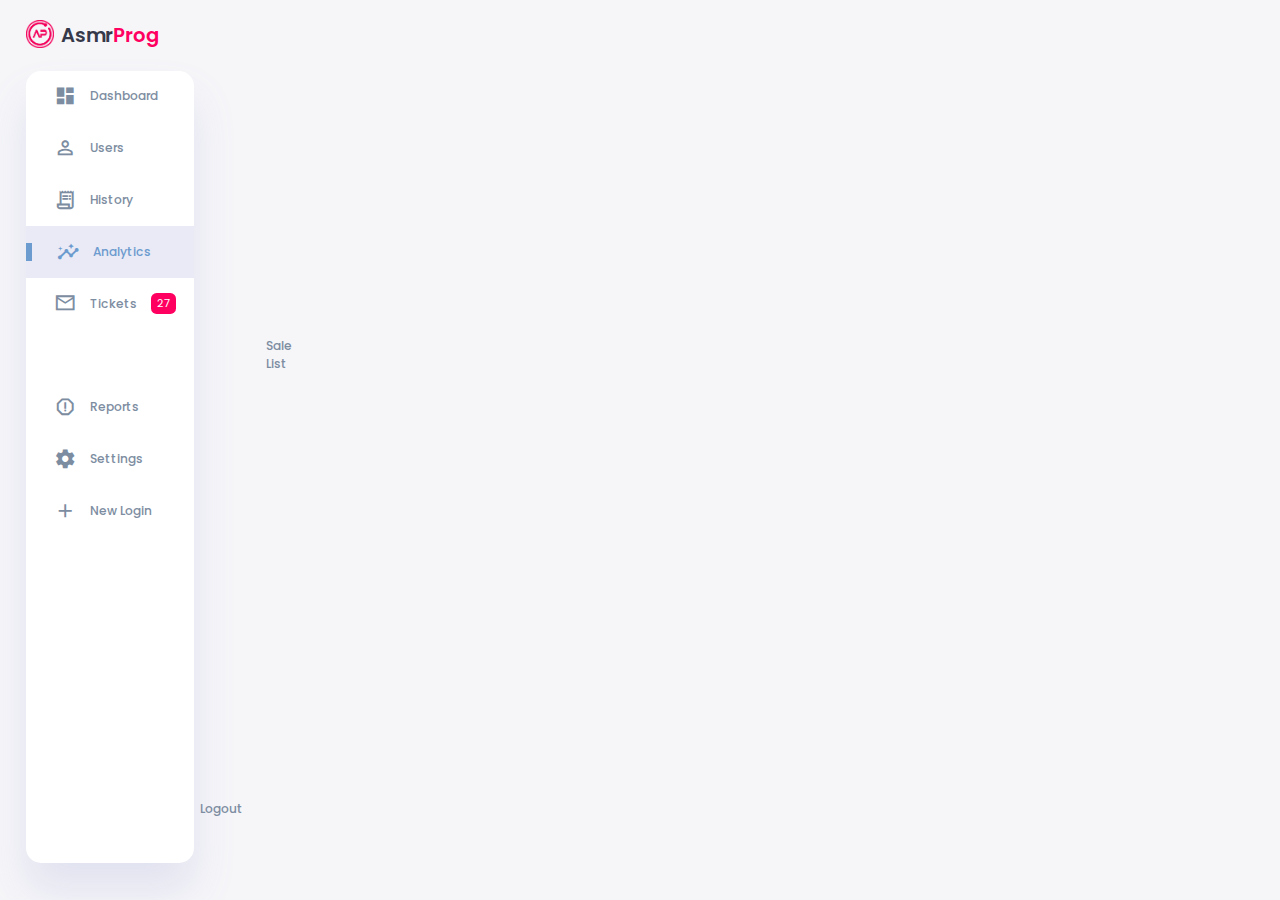
==== admin-dashboard/index.html @ d299ebb4 "added  admin board" ====
<!DOCTYPE html>
<html lang="en">

<head>
    <meta charset="UTF-8">
    <meta name="viewport" content="width=device-width, initial-scale=1.0">
    <link href="https://fonts.googleapis.com/icon?family=Material+Icons+Sharp" rel="stylesheet">
    <link rel="stylesheet" href="style.css">
    <title>Responsive Dashboard Design #1 | AsmrProg</title>
</head>

<body>

    <div class="container">
        <!-- Sidebar Section -->

        <aside>
            <div class="toggle">
                <div class="logo">
                    <img src="images/logo.png" alt="">
                    <h2>Asmr<span class="danger">Prog</span></h2>
                </div>
                <div class="close" id="close-btn">
                    <span class="material-icons-sharp">
                        close
                    </span>
                </div>
            </div>
            <div class="sidebar">
                <a href="#">
                    <span class="material-icons-sharp">
                        dashboard
                    </span>
                    <h3>Dashboard</h3>
                </a>
                <a href="#">
                    <span class="material-icons-sharp">
                        person_outline
                    </span>
                    <h3>Users</h3>
                </a>
                <a href="#">
                    <span class="material-icons-sharp">
                        receipt_long
                    </span>
                    <h3>History</h3>
                </a>
                <a href="#" class="active">
                    <span class="material-icons-sharp">
                        insights
                    </span>
                    <h3>Analytics</h3>
                </a>
                <a href="#">
                    <span class="material-icons-sharp">
                        mail_outline
                    </span>
                    <h3>Tickets</h3>
                    <span class="message-count">27</span>
                </a>
                <a href="#">
                    <span class="material-icons-sharp">
                        inventory
                    </span>
                    <h3>Sale List</h3>
                </a>
                <a href="#">
                    <span class="material-icons-sharp">
                        report_gmailerrorred
                    </span>
                    <h3>Reports</h3>
                </a>
                <a href="#">
                    <span class="material-icons-sharp">
                        settings
                    </span>
                    <h3>Settings</h3>
                </a>
                <a href="#">
                    <span class="material-icons-sharp">
                        add
                    </span>
                    <h3>New Login</h3>
                </a>
                <a href="#">
                    <span class="material-icons-sharp">
                        logout
                    </span>
                    <h3>Logout</h3>
                </a>
            </div>
        </aside>
        <!-- End of Sidebar Seciotn -->


    </div>


    <script src="orders.js"></script>
    <script src="index.js"></script>
</body>

</html>
---- admin-dashboard/style.css ----
@import url('https://fonts.googleapis.com/css2?family=Poppins:wght@300;400;500;600;700;800&display=swap');

:root {
    --color-primary: #6C9BCF;
    --color-danger: #FF0060;
    --color-success: #1B9C85;
    --color-warning: #F7D060;
    --color-white: #fff;
    --color-info-dark: #7d8da1;
    --color-dark: #363949;
    --color-light: rgba(132, 139, 200, 0.18);
    --color-dark-variant: #677483;
    --color-background: #f6f6f9;

    --card-border-radius: 2rem;
    --border-radius-1: 0.4rem;
    --border-radius-2: 1.2rem;

    --card-padding: 1.8rem;
    --padding-1: 1.2rem;

    --box-shadow: 0 2rem 3rem var(--color-light);
}

.dark-mode-variables {
    --color-background: #181a1e;
    --color-white: #202528;
    --color-dark: #edeffd;
    --color-dark-variant: #a3bdcc;
    --color-light: rgba(0, 0, 0, 0.4);
    --box-shadow: 0 2rem 3rem var(--color-light);
}

* {
    margin: 0;
    padding: 0;
    outline: 0;
    appearance: 0;
    border: 0;
    text-decoration: none;
    box-sizing: border-box;
}

html {
    font-size: 14px;
}

body {
    width: 100vw;
    height: 100vh;
    font-family: 'Poppins', sans-serif;
    font-size: 0.88rem;
    user-select: none;
    overflow-x: hidden;
    color: var(--color-dark);
    background-color: var(--color-background);
}

a {
    color: var(--color-dark);
}

img {
    display: block;
    width: 100%;
    object-fit: cover;
}

h1 {
    font-weight: 800;
    font-size: 1.8rem;
}

h2 {
    font-weight: 600;
    font-size: 1.4rem;
}

h3 {
    font-weight: 500;
    font-size: 0.87rem;
}

small {
    font-size: 0.76rem;
}

p {
    color: var(--color-dark-variant);
}

b {
    color: var(--color-dark);
}

.text-muted {
    color: var(--color-info-dark);
}

.primary {
    color: var(--color-primary);
}

.danger {
    color: var(--color-danger);
}

.success {
    color: var(--color-success);
}

.warning {
    color: var(--color-warning);
}

.container {
    display: grid;
    width: 96%;
    margin: 0 auto;
    gap: 1.8rem;
    grid-template-columns: 12rem auto 23rem;
}

aside {
    height: 100vh;
}

aside .toggle {
    display: flex;
    align-items: center;
    justify-content: space-between;
    margin-top: 1.4rem;
}

aside .toggle .logo {
    display: flex;
    gap: 0.5rem;
}

aside .toggle .logo img {
    width: 2rem;
    height: 2rem;
}

aside .toggle .close {
    padding-right: 1rem;
    display: none;
}

aside .sidebar {
    display: flex;
    flex-direction: column;
    background-color: var(--color-white);
    box-shadow: var(--box-shadow);
    border-radius: 15px;
    height: 88vh;
    position: relative;
    top: 1.5rem;
    transition: all 0.3s ease;
}

aside .sidebar:hover {
    box-shadow: none;
}

aside .sidebar a {
    display: flex;
    align-items: center;
    color: var(--color-info-dark);
    height: 3.7rem;
    gap: 1rem;
    position: relative;
    margin-left: 2rem;
    transition: all 0.3s ease;
}

aside .sidebar a span {
    font-size: 1.6rem;
    transition: all 0.3 ease;
}

aside .sidebar a:last-child {
    position: absolute;
    bottom: 2rem;
    width: 100%;
}

aside .sidebar a.active {
    width: 100%;
    color: var(--color-primary);
    background-color: var(--color-light);
    margin: 0;
}

aside .sidebar a.active::before {
    content: '';
    width: 6px;
    height: 18px;
    background-color: var(--color-primary);
}

aside .sidebar a.active span {
    color: var(--color-primary);
    margin-left: calc(1rem - 3px);
}

aside .sidebar a:hover {
    color: var(--color-primary);
}

aside .sidebar a:hover span {
    margin-left: 0.6rem;
}

aside .sidebar .message-count {
    background-color: var(--color-danger);
    padding: 2px 6px;
    color: var(--color-white);
    font-size: 11px;
    border-radius: var(--border-radius-1);
}
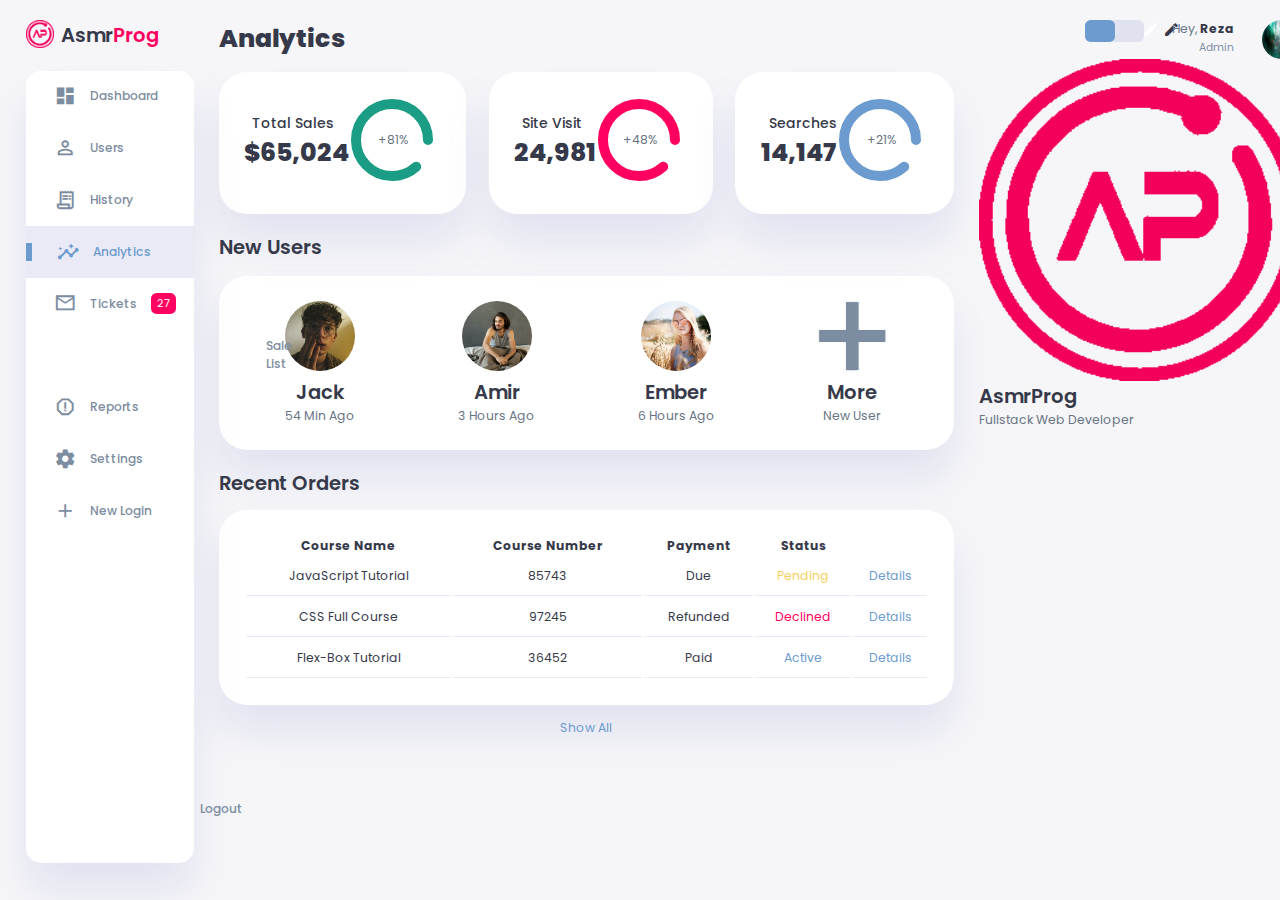
==== commit 6de15b53: "Start at reminders -> 47:50" ====
--- a/admin-dashboard/index.html
+++ b/admin-dashboard/index.html
@@ -92,6 +92,157 @@
         </aside>
         <!-- End of Sidebar Seciotn -->
 
+        <!-- Main content -->
+        <main>
+            <h1>Analytics</h1>
+            <!-- Analyses -->
+            <div class="analyse">
+                <div class="sales">
+                    <div class="status">
+                        <div class="info">
+                            <h3>Total Sales</h3>
+                            <h1>$65,024</h1>
+                        </div>
+                        <div class="progresss">
+                            <svg>
+                                <circle cx="38" cy="38" r="36"></circle>
+                            </svg>
+                            <div class="percentage">
+                                <p>+81%</p>
+                            </div>
+                        </div>
+                    </div>
+                </div>
+                <div class="visits">
+                    <div class="status">
+                        <div class="info">
+                            <h3>Site Visit</h3>
+                            <h1>24,981</h1>
+                        </div>
+                        <div class="progresss">
+                            <svg>
+                                <circle cx="38" cy="38" r="36"></circle>
+                            </svg>
+                            <div class="percentage">
+                                <p>+48%</p>
+                            </div>
+                        </div>
+                    </div>
+                </div>
+                <div class="searches">
+                    <div class="status">
+                        <div class="info">
+                            <h3>Searches</h3>
+                            <h1>14,147</h1>
+                        </div>
+                        <div class="progresss">
+                            <svg>
+                                <circle cx="38" cy="38" r="36"></circle>
+                            </svg>
+                            <div class="percentage">
+                                <p>+21%</p>
+                            </div>
+                        </div>
+                    </div>
+                </div>
+            </div>
+
+            <!-- End of Analyse -->
+
+            <!-- New Users Section -->
+            <div class="new-users">
+                <h2>New Users</h2>
+                <div class="user-list">
+                    <div class="user">
+                        <img src="images/profile-1.jpg" alt="">
+                        <h2>Jack</h2>
+                        <p>54 Min Ago</p>
+                    </div>
+                    <div class="user">
+                        <img src="images/profile-3.jpg" alt="">
+                        <h2>Amir</h2>
+                        <p>3 Hours Ago</p>
+                    </div>
+                    <div class="user">
+                        <img src="images/profile-4.jpg" alt="">
+                        <h2>Ember</h2>
+                        <p>6 Hours Ago</p>
+                    </div>
+                    <div class="user">
+                        <img src="images/plus.png" alt="">
+                        <h2>More</h2>
+                        <p>New User</p>
+                    </div>
+                </div>
+            </div>
+
+            <!-- End of New Users Section -->
+
+
+            <!-- Recent Orders Table -->
+            <div class="recent-orders">
+                <h2>Recent Orders</h2>
+                <table>
+                    <thead>
+                        <tr>
+                            <th>Course Name</th>
+                            <th>Course Number</th>
+                            <th>Payment</th>
+                            <th>Status</th>
+                            <th></th>
+                        </tr>
+                    </thead>
+                    <tbody></tbody>
+                </table>
+                <a href="#">Show All</a>
+            </div>
+            <!-- End of Recent Orders -->
+
+        </main>
+        <!-- End of Main Content -->
+        <!-- Right Section -->
+        <div class="right-section">
+            <div class="nav">
+                <button id="menu-btn">
+                    <span class="material-icons-sharp">
+                        menu
+                    </span>
+                </button>
+                <div class="dark-mode">
+                    <span class="material-icons-sharp active">
+                        light_mode
+                    </span>
+                    <span class="material-icons-sharp">
+                        dark_mode
+                    </span>
+
+                </div>
+
+                <div class="profile">
+                    <div class="info">
+                        <p>Hey, <b>Reza</b></p>
+                        <small class="text-muted">Admin</small>
+                    </div>
+                    <div class="profile-photo">
+                        <img src="images/profile-1 (1).jpg" alt="">
+                    </div>
+                </div>
+            </div>
+            <!-- End of Nav -->
+            <div class="user-profile">
+                <div class="logo">
+                    <img src="images/logo.png">
+                    <h2>AsmrProg</h2>
+                    <p>Fullstack Web Developer</p>
+                </div>
+            </div>
+
+            <div class="reminders">
+                <div class="header">
+
+                </div>
+            </div>
+        </div>
 
     </div>
 
--- a/admin-dashboard/style.css
+++ b/admin-dashboard/style.css
@@ -218,4 +218,215 @@
     color: var(--color-white);
     font-size: 11px;
     border-radius: var(--border-radius-1);
+}
+
+main {
+    margin-top: 1.4rem;
+}
+
+main .analyse {
+    display: grid;
+    grid-template-columns: repeat(3, 1fr);
+    gap: 1.6rem;
+}
+
+main .analyse>div {
+    background-color: var(--color-white);
+    padding: var(--card-padding);
+    border-radius: var(--card-border-radius);
+    margin-top: 1rem;
+    box-shadow: var(--box-shadow);
+    cursor: pointer;
+    transition: all 0.3s ease;
+}
+
+main .analyse>div:hover {
+    box-shadow: none;
+}
+
+main .analyse>div .status {
+    display: flex;
+    align-items: center;
+    justify-content: space-between;
+}
+
+main .analyse h3 {
+    margin-left: 0.6rem;
+    font-size: 1rem;
+}
+
+main .analyse .progresss {
+    position: relative;
+    width: 92px;
+    height: 92px;
+    border-radius: 50%;
+}
+
+main .analyse scg {
+    width: 7rem;
+    height: 7rem;
+}
+
+main .analyse svg circle {
+    fill: none;
+    stroke-width: 10;
+    stroke-linecap: round;
+    transform: translate(5px, 5px);
+}
+
+main .analyse .sales svg circle {
+    stroke: var(--color-success);
+    stroke-dashoffset: -30;
+    stroke-dasharray: 200;
+}
+
+main .analyse .visits svg circle {
+    stroke: var(--color-danger);
+    stroke-dashoffset: -30;
+    stroke-dasharray: 200;
+}
+
+main .analyse .searches svg circle {
+    stroke: var(--color-primary);
+    stroke-dashoffset: -30;
+    stroke-dasharray: 200;
+}
+
+main .analyse .progresss .percentage {
+    position: absolute;
+    top: -3px;
+    left: -1px;
+    display: flex;
+    align-items: center;
+    justify-content: center;
+    height: 100%;
+    width: 100%;
+}
+
+main .new-users {
+    margin-top: 1.3rem;
+}
+
+main .new-users .user-list {
+    background-color: var(--color-white);
+    padding: var(--card-padding);
+    border-radius: var(--card-border-radius);
+    margin-top: 1rem;
+    box-shadow: var(--box-shadow);
+    display: flex;
+    justify-content: space-around;
+    flex-wrap: wrap;
+    gap: 1.4rem;
+    cursor: pointer;
+    transition: all 0.3s ease;
+}
+
+main .new-users .user-list:hover {
+    box-shadow: none;
+}
+
+main .new-users .user-list .user {
+    display: flex;
+    flex-direction: column;
+    align-items: center;
+    justify-content: center;
+}
+
+main .new-users .user-list .user img {
+    width: 5rem;
+    height: 5rem;
+    margin-bottom: 0.4rem;
+    border-radius: 50%;
+}
+
+main .recent-orders {
+    margin-top: 1.3rem;
+}
+
+main .recent-orders h2 {
+    margin-bottom: 0.8rem;
+}
+
+main .recent-orders table {
+    background-color: var(--color-white);
+    width: 100%;
+    padding: var(--card-padding);
+    text-align: center;
+    box-shadow: var(--box-shadow);
+    border-radius: var(--card-border-radius);
+    transition: all 0.3s ease;
+}
+
+main .recent-orders table:hover {
+    box-shadow: none;
+}
+
+main table tbody td {
+    height: 2.8rem;
+    border-bottom: 1px solid var(--color-light);
+    color: var(--color-dark);
+}
+
+main table tbody tr:last-child {
+    border: none;
+}
+
+main .recent-orders a {
+    text-align: center;
+    display: block;
+    margin: 1rem auto;
+    color: var(--color-primary);
+}
+
+.right-section {
+    margin-top: 1.4rem;
+}
+
+.right-section .nav {
+    display: flex;
+    justify-content: end;
+    gap: 2rem;
+}
+
+.right-section .nav button {
+    display: none;
+}
+
+.right-section .dark-mode {
+    background-color: var(--color-light);
+    display: flex;
+    justify-content: space-between;
+    align-items: center;
+    height: 1.6rem;
+    width: 4.2rem;
+    cursor: pointer;
+    border-radius: var(--border-radius-1);
+}
+
+.right-section .dark-mode span {
+    font-size: 1.2rem;
+    width: 50%;
+    height: 100%;
+    display: flex;
+    align-items: center;
+    justify-content: center;
+}
+
+.right-section .dark-mode span.active {
+    background-color: var(--color-primary);
+    color: white;
+    border-radius: var(--border-radius-1);
+}
+
+.right-section .nav .profile {
+    display: flex;
+    gap: 2rem;
+    text-align: right;
+}
+
+.right-section .nav .profile .profile-photo {
+    width: 2.8rem;
+    height: 2.8rem;
+    border-radius: 50%;
+    overflow: hidden;
 }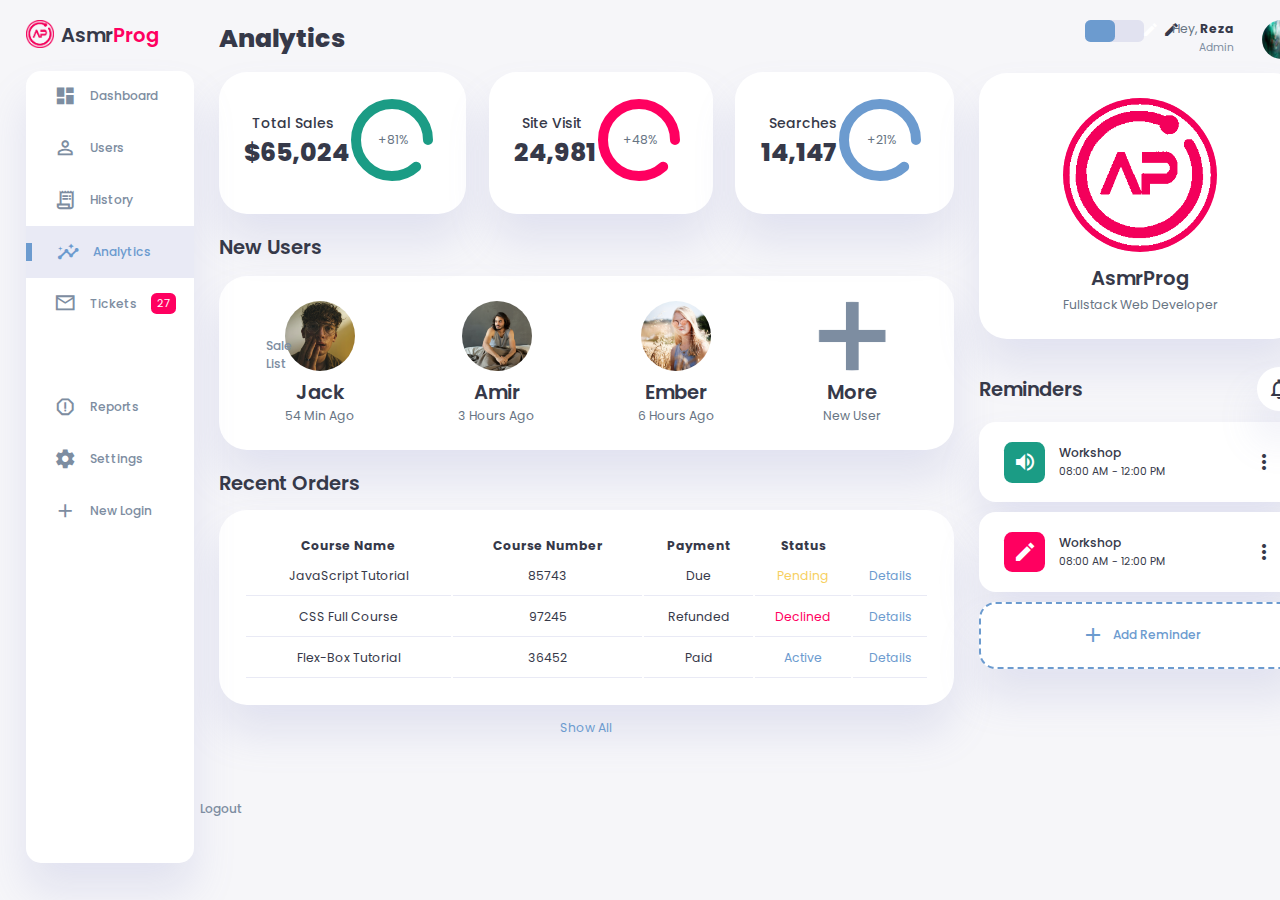
==== commit 644d1258: "Add files via upload" ====
--- a/admin-dashboard/index.html
+++ b/admin-dashboard/index.html
@@ -1,254 +1,303 @@
-<!DOCTYPE html>
-<html lang="en">
-
-<head>
-    <meta charset="UTF-8">
-    <meta name="viewport" content="width=device-width, initial-scale=1.0">
-    <link href="https://fonts.googleapis.com/icon?family=Material+Icons+Sharp" rel="stylesheet">
-    <link rel="stylesheet" href="style.css">
-    <title>Responsive Dashboard Design #1 | AsmrProg</title>
-</head>
-
-<body>
-
-    <div class="container">
-        <!-- Sidebar Section -->
-
-        <aside>
-            <div class="toggle">
-                <div class="logo">
-                    <img src="images/logo.png" alt="">
-                    <h2>Asmr<span class="danger">Prog</span></h2>
-                </div>
-                <div class="close" id="close-btn">
-                    <span class="material-icons-sharp">
-                        close
-                    </span>
-                </div>
-            </div>
-            <div class="sidebar">
-                <a href="#">
-                    <span class="material-icons-sharp">
-                        dashboard
-                    </span>
-                    <h3>Dashboard</h3>
-                </a>
-                <a href="#">
-                    <span class="material-icons-sharp">
-                        person_outline
-                    </span>
-                    <h3>Users</h3>
-                </a>
-                <a href="#">
-                    <span class="material-icons-sharp">
-                        receipt_long
-                    </span>
-                    <h3>History</h3>
-                </a>
-                <a href="#" class="active">
-                    <span class="material-icons-sharp">
-                        insights
-                    </span>
-                    <h3>Analytics</h3>
-                </a>
-                <a href="#">
-                    <span class="material-icons-sharp">
-                        mail_outline
-                    </span>
-                    <h3>Tickets</h3>
-                    <span class="message-count">27</span>
-                </a>
-                <a href="#">
-                    <span class="material-icons-sharp">
-                        inventory
-                    </span>
-                    <h3>Sale List</h3>
-                </a>
-                <a href="#">
-                    <span class="material-icons-sharp">
-                        report_gmailerrorred
-                    </span>
-                    <h3>Reports</h3>
-                </a>
-                <a href="#">
-                    <span class="material-icons-sharp">
-                        settings
-                    </span>
-                    <h3>Settings</h3>
-                </a>
-                <a href="#">
-                    <span class="material-icons-sharp">
-                        add
-                    </span>
-                    <h3>New Login</h3>
-                </a>
-                <a href="#">
-                    <span class="material-icons-sharp">
-                        logout
-                    </span>
-                    <h3>Logout</h3>
-                </a>
-            </div>
-        </aside>
-        <!-- End of Sidebar Seciotn -->
-
-        <!-- Main content -->
-        <main>
-            <h1>Analytics</h1>
-            <!-- Analyses -->
-            <div class="analyse">
-                <div class="sales">
-                    <div class="status">
-                        <div class="info">
-                            <h3>Total Sales</h3>
-                            <h1>$65,024</h1>
-                        </div>
-                        <div class="progresss">
-                            <svg>
-                                <circle cx="38" cy="38" r="36"></circle>
-                            </svg>
-                            <div class="percentage">
-                                <p>+81%</p>
-                            </div>
-                        </div>
-                    </div>
-                </div>
-                <div class="visits">
-                    <div class="status">
-                        <div class="info">
-                            <h3>Site Visit</h3>
-                            <h1>24,981</h1>
-                        </div>
-                        <div class="progresss">
-                            <svg>
-                                <circle cx="38" cy="38" r="36"></circle>
-                            </svg>
-                            <div class="percentage">
-                                <p>+48%</p>
-                            </div>
-                        </div>
-                    </div>
-                </div>
-                <div class="searches">
-                    <div class="status">
-                        <div class="info">
-                            <h3>Searches</h3>
-                            <h1>14,147</h1>
-                        </div>
-                        <div class="progresss">
-                            <svg>
-                                <circle cx="38" cy="38" r="36"></circle>
-                            </svg>
-                            <div class="percentage">
-                                <p>+21%</p>
-                            </div>
-                        </div>
-                    </div>
-                </div>
-            </div>
-
-            <!-- End of Analyse -->
-
-            <!-- New Users Section -->
-            <div class="new-users">
-                <h2>New Users</h2>
-                <div class="user-list">
-                    <div class="user">
-                        <img src="images/profile-1.jpg" alt="">
-                        <h2>Jack</h2>
-                        <p>54 Min Ago</p>
-                    </div>
-                    <div class="user">
-                        <img src="images/profile-3.jpg" alt="">
-                        <h2>Amir</h2>
-                        <p>3 Hours Ago</p>
-                    </div>
-                    <div class="user">
-                        <img src="images/profile-4.jpg" alt="">
-                        <h2>Ember</h2>
-                        <p>6 Hours Ago</p>
-                    </div>
-                    <div class="user">
-                        <img src="images/plus.png" alt="">
-                        <h2>More</h2>
-                        <p>New User</p>
-                    </div>
-                </div>
-            </div>
-
-            <!-- End of New Users Section -->
-
-
-            <!-- Recent Orders Table -->
-            <div class="recent-orders">
-                <h2>Recent Orders</h2>
-                <table>
-                    <thead>
-                        <tr>
-                            <th>Course Name</th>
-                            <th>Course Number</th>
-                            <th>Payment</th>
-                            <th>Status</th>
-                            <th></th>
-                        </tr>
-                    </thead>
-                    <tbody></tbody>
-                </table>
-                <a href="#">Show All</a>
-            </div>
-            <!-- End of Recent Orders -->
-
-        </main>
-        <!-- End of Main Content -->
-        <!-- Right Section -->
-        <div class="right-section">
-            <div class="nav">
-                <button id="menu-btn">
-                    <span class="material-icons-sharp">
-                        menu
-                    </span>
-                </button>
-                <div class="dark-mode">
-                    <span class="material-icons-sharp active">
-                        light_mode
-                    </span>
-                    <span class="material-icons-sharp">
-                        dark_mode
-                    </span>
-
-                </div>
-
-                <div class="profile">
-                    <div class="info">
-                        <p>Hey, <b>Reza</b></p>
-                        <small class="text-muted">Admin</small>
-                    </div>
-                    <div class="profile-photo">
-                        <img src="images/profile-1 (1).jpg" alt="">
-                    </div>
-                </div>
-            </div>
-            <!-- End of Nav -->
-            <div class="user-profile">
-                <div class="logo">
-                    <img src="images/logo.png">
-                    <h2>AsmrProg</h2>
-                    <p>Fullstack Web Developer</p>
-                </div>
-            </div>
-
-            <div class="reminders">
-                <div class="header">
-
-                </div>
-            </div>
-        </div>
-
-    </div>
-
-
-    <script src="orders.js"></script>
-    <script src="index.js"></script>
-</body>
-
+<!DOCTYPE html>
+<html lang="en">
+
+<head>
+    <meta charset="UTF-8">
+    <meta name="viewport" content="width=device-width, initial-scale=1.0">
+    <link href="https://fonts.googleapis.com/icon?family=Material+Icons+Sharp" rel="stylesheet">
+    <link rel="stylesheet" href="style.css">
+    <title>Responsive Dashboard Design #1 | AsmrProg</title>
+</head>
+
+<body>
+
+    <div class="container">
+        <!-- Sidebar Section -->
+
+        <aside>
+            <div class="toggle">
+                <div class="logo">
+                    <img src="images/logo.png" alt="">
+                    <h2>Asmr<span class="danger">Prog</span></h2>
+                </div>
+                <div class="close" id="close-btn">
+                    <span class="material-icons-sharp">
+                        close
+                    </span>
+                </div>
+            </div>
+            <div class="sidebar">
+                <a href="#">
+                    <span class="material-icons-sharp">
+                        dashboard
+                    </span>
+                    <h3>Dashboard</h3>
+                </a>
+                <a href="#">
+                    <span class="material-icons-sharp">
+                        person_outline
+                    </span>
+                    <h3>Users</h3>
+                </a>
+                <a href="#">
+                    <span class="material-icons-sharp">
+                        receipt_long
+                    </span>
+                    <h3>History</h3>
+                </a>
+                <a href="#" class="active">
+                    <span class="material-icons-sharp">
+                        insights
+                    </span>
+                    <h3>Analytics</h3>
+                </a>
+                <a href="#">
+                    <span class="material-icons-sharp">
+                        mail_outline
+                    </span>
+                    <h3>Tickets</h3>
+                    <span class="message-count">27</span>
+                </a>
+                <a href="#">
+                    <span class="material-icons-sharp">
+                        inventory
+                    </span>
+                    <h3>Sale List</h3>
+                </a>
+                <a href="#">
+                    <span class="material-icons-sharp">
+                        report_gmailerrorred
+                    </span>
+                    <h3>Reports</h3>
+                </a>
+                <a href="#">
+                    <span class="material-icons-sharp">
+                        settings
+                    </span>
+                    <h3>Settings</h3>
+                </a>
+                <a href="#">
+                    <span class="material-icons-sharp">
+                        add
+                    </span>
+                    <h3>New Login</h3>
+                </a>
+                <a href="#">
+                    <span class="material-icons-sharp">
+                        logout
+                    </span>
+                    <h3>Logout</h3>
+                </a>
+            </div>
+        </aside>
+        <!-- End of Sidebar Seciotn -->
+
+        <!-- Main content -->
+        <main>
+            <h1>Analytics</h1>
+            <!-- Analyses -->
+            <div class="analyse">
+                <div class="sales">
+                    <div class="status">
+                        <div class="info">
+                            <h3>Total Sales</h3>
+                            <h1>$65,024</h1>
+                        </div>
+                        <div class="progresss">
+                            <svg>
+                                <circle cx="38" cy="38" r="36"></circle>
+                            </svg>
+                            <div class="percentage">
+                                <p>+81%</p>
+                            </div>
+                        </div>
+                    </div>
+                </div>
+                <div class="visits">
+                    <div class="status">
+                        <div class="info">
+                            <h3>Site Visit</h3>
+                            <h1>24,981</h1>
+                        </div>
+                        <div class="progresss">
+                            <svg>
+                                <circle cx="38" cy="38" r="36"></circle>
+                            </svg>
+                            <div class="percentage">
+                                <p>+48%</p>
+                            </div>
+                        </div>
+                    </div>
+                </div>
+                <div class="searches">
+                    <div class="status">
+                        <div class="info">
+                            <h3>Searches</h3>
+                            <h1>14,147</h1>
+                        </div>
+                        <div class="progresss">
+                            <svg>
+                                <circle cx="38" cy="38" r="36"></circle>
+                            </svg>
+                            <div class="percentage">
+                                <p>+21%</p>
+                            </div>
+                        </div>
+                    </div>
+                </div>
+            </div>
+
+            <!-- End of Analyse -->
+
+            <!-- New Users Section -->
+            <div class="new-users">
+                <h2>New Users</h2>
+                <div class="user-list">
+                    <div class="user">
+                        <img src="images/profile-1.jpg" alt="">
+                        <h2>Jack</h2>
+                        <p>54 Min Ago</p>
+                    </div>
+                    <div class="user">
+                        <img src="images/profile-3.jpg" alt="">
+                        <h2>Amir</h2>
+                        <p>3 Hours Ago</p>
+                    </div>
+                    <div class="user">
+                        <img src="images/profile-4.jpg" alt="">
+                        <h2>Ember</h2>
+                        <p>6 Hours Ago</p>
+                    </div>
+                    <div class="user">
+                        <img src="images/plus.png" alt="">
+                        <h2>More</h2>
+                        <p>New User</p>
+                    </div>
+                </div>
+            </div>
+
+            <!-- End of New Users Section -->
+
+
+            <!-- Recent Orders Table -->
+            <div class="recent-orders">
+                <h2>Recent Orders</h2>
+                <table>
+                    <thead>
+                        <tr>
+                            <th>Course Name</th>
+                            <th>Course Number</th>
+                            <th>Payment</th>
+                            <th>Status</th>
+                            <th></th>
+                        </tr>
+                    </thead>
+                    <tbody></tbody>
+                </table>
+                <a href="#">Show All</a>
+            </div>
+            <!-- End of Recent Orders -->
+
+        </main>
+        <!-- End of Main Content -->
+        <!-- Right Section -->
+        <div class="right-section">
+            <div class="nav">
+                <button id="menu-btn">
+                    <span class="material-icons-sharp">
+                        menu
+                    </span>
+                </button>
+                <div class="dark-mode">
+                    <span class="material-icons-sharp active">
+                        light_mode
+                    </span>
+                    <span class="material-icons-sharp">
+                        dark_mode
+                    </span>
+
+                </div>
+
+                <div class="profile">
+                    <div class="info">
+                        <p>Hey, <b>Reza</b></p>
+                        <small class="text-muted">Admin</small>
+                    </div>
+                    <div class="profile-photo">
+                        <img src="images/profile-1 (1).jpg" alt="">
+                    </div>
+                </div>
+            </div>
+            <!-- End of Nav -->
+            <div class="user-profile">
+                <div class="logo">
+                    <img src="images/logo.png">
+                    <h2>AsmrProg</h2>
+                    <p>Fullstack Web Developer</p>
+                </div>
+            </div>
+            <div class="reminders">
+                <div class="header">
+                    <h2>Reminders</h2>
+                    <span class="material-icons-sharp">
+                        notifications_none
+                    </span>
+                </div>
+
+                <div class="notification">
+                    <div class="icon">
+                        <span class="material-icons-sharp">
+                            volume_up
+                        </span>
+                    </div>
+                    <div class="content">
+                        <div class="info">
+                            <h3>Workshop</h3>
+                            <small class="text_muted">
+                                08:00 AM - 12:00 PM
+                            </small>
+                        </div>
+                        <span class="material-icons-sharp">
+                            more_vert
+                        </span>
+                    </div>
+                </div>
+
+                <div class="notification deactive">
+                    <div class="icon">
+                        <span class="material-icons-sharp">
+                            edit
+                        </span>
+                    </div>
+                    <div class="content">
+                        <div class="info">
+                            <h3>Workshop</h3>
+                            <small class="text_muted">
+                                08:00 AM - 12:00 PM
+                            </small>
+                        </div>
+                        <span class="material-icons-sharp">
+                            more_vert
+                        </span>
+                    </div>
+                </div>
+
+                <div class="notification add-reminder">
+                    <div>
+                        <span class="material-icons-sharp">
+                            add
+                        </span>
+                        <h3>Add Reminder</h3>
+                    </div>
+                </div>
+
+            </div>
+
+        </div>
+
+
+        <script src="orders.js"></script>
+        <script src="index.js"></script>
+</body>
+
 </html>--- a/admin-dashboard/style.css
+++ b/admin-dashboard/style.css
@@ -1,432 +1,702 @@
-@import url('https://fonts.googleapis.com/css2?family=Poppins:wght@300;400;500;600;700;800&display=swap');
-
-:root {
-    --color-primary: #6C9BCF;
-    --color-danger: #FF0060;
-    --color-success: #1B9C85;
-    --color-warning: #F7D060;
-    --color-white: #fff;
-    --color-info-dark: #7d8da1;
-    --color-dark: #363949;
-    --color-light: rgba(132, 139, 200, 0.18);
-    --color-dark-variant: #677483;
-    --color-background: #f6f6f9;
-
-    --card-border-radius: 2rem;
-    --border-radius-1: 0.4rem;
-    --border-radius-2: 1.2rem;
-
-    --card-padding: 1.8rem;
-    --padding-1: 1.2rem;
-
-    --box-shadow: 0 2rem 3rem var(--color-light);
-}
-
-.dark-mode-variables {
-    --color-background: #181a1e;
-    --color-white: #202528;
-    --color-dark: #edeffd;
-    --color-dark-variant: #a3bdcc;
-    --color-light: rgba(0, 0, 0, 0.4);
-    --box-shadow: 0 2rem 3rem var(--color-light);
-}
-
-* {
-    margin: 0;
-    padding: 0;
-    outline: 0;
-    appearance: 0;
-    border: 0;
-    text-decoration: none;
-    box-sizing: border-box;
-}
-
-html {
-    font-size: 14px;
-}
-
-body {
-    width: 100vw;
-    height: 100vh;
-    font-family: 'Poppins', sans-serif;
-    font-size: 0.88rem;
-    user-select: none;
-    overflow-x: hidden;
-    color: var(--color-dark);
-    background-color: var(--color-background);
-}
-
-a {
-    color: var(--color-dark);
-}
-
-img {
-    display: block;
-    width: 100%;
-    object-fit: cover;
-}
-
-h1 {
-    font-weight: 800;
-    font-size: 1.8rem;
-}
-
-h2 {
-    font-weight: 600;
-    font-size: 1.4rem;
-}
-
-h3 {
-    font-weight: 500;
-    font-size: 0.87rem;
-}
-
-small {
-    font-size: 0.76rem;
-}
-
-p {
-    color: var(--color-dark-variant);
-}
-
-b {
-    color: var(--color-dark);
-}
-
-.text-muted {
-    color: var(--color-info-dark);
-}
-
-.primary {
-    color: var(--color-primary);
-}
-
-.danger {
-    color: var(--color-danger);
-}
-
-.success {
-    color: var(--color-success);
-}
-
-.warning {
-    color: var(--color-warning);
-}
-
-.container {
-    display: grid;
-    width: 96%;
-    margin: 0 auto;
-    gap: 1.8rem;
-    grid-template-columns: 12rem auto 23rem;
-}
-
-aside {
-    height: 100vh;
-}
-
-aside .toggle {
-    display: flex;
-    align-items: center;
-    justify-content: space-between;
-    margin-top: 1.4rem;
-}
-
-aside .toggle .logo {
-    display: flex;
-    gap: 0.5rem;
-}
-
-aside .toggle .logo img {
-    width: 2rem;
-    height: 2rem;
-}
-
-aside .toggle .close {
-    padding-right: 1rem;
-    display: none;
-}
-
-aside .sidebar {
-    display: flex;
-    flex-direction: column;
-    background-color: var(--color-white);
-    box-shadow: var(--box-shadow);
-    border-radius: 15px;
-    height: 88vh;
-    position: relative;
-    top: 1.5rem;
-    transition: all 0.3s ease;
-}
-
-aside .sidebar:hover {
-    box-shadow: none;
-}
-
-aside .sidebar a {
-    display: flex;
-    align-items: center;
-    color: var(--color-info-dark);
-    height: 3.7rem;
-    gap: 1rem;
-    position: relative;
-    margin-left: 2rem;
-    transition: all 0.3s ease;
-}
-
-aside .sidebar a span {
-    font-size: 1.6rem;
-    transition: all 0.3 ease;
-}
-
-aside .sidebar a:last-child {
-    position: absolute;
-    bottom: 2rem;
-    width: 100%;
-}
-
-aside .sidebar a.active {
-    width: 100%;
-    color: var(--color-primary);
-    background-color: var(--color-light);
-    margin: 0;
-}
-
-aside .sidebar a.active::before {
-    content: '';
-    width: 6px;
-    height: 18px;
-    background-color: var(--color-primary);
-}
-
-aside .sidebar a.active span {
-    color: var(--color-primary);
-    margin-left: calc(1rem - 3px);
-}
-
-aside .sidebar a:hover {
-    color: var(--color-primary);
-}
-
-aside .sidebar a:hover span {
-    margin-left: 0.6rem;
-}
-
-aside .sidebar .message-count {
-    background-color: var(--color-danger);
-    padding: 2px 6px;
-    color: var(--color-white);
-    font-size: 11px;
-    border-radius: var(--border-radius-1);
-}
-
-main {
-    margin-top: 1.4rem;
-}
-
-main .analyse {
-    display: grid;
-    grid-template-columns: repeat(3, 1fr);
-    gap: 1.6rem;
-}
-
-main .analyse>div {
-    background-color: var(--color-white);
-    padding: var(--card-padding);
-    border-radius: var(--card-border-radius);
-    margin-top: 1rem;
-    box-shadow: var(--box-shadow);
-    cursor: pointer;
-    transition: all 0.3s ease;
-}
-
-main .analyse>div:hover {
-    box-shadow: none;
-}
-
-main .analyse>div .status {
-    display: flex;
-    align-items: center;
-    justify-content: space-between;
-}
-
-main .analyse h3 {
-    margin-left: 0.6rem;
-    font-size: 1rem;
-}
-
-main .analyse .progresss {
-    position: relative;
-    width: 92px;
-    height: 92px;
-    border-radius: 50%;
-}
-
-main .analyse scg {
-    width: 7rem;
-    height: 7rem;
-}
-
-main .analyse svg circle {
-    fill: none;
-    stroke-width: 10;
-    stroke-linecap: round;
-    transform: translate(5px, 5px);
-}
-
-main .analyse .sales svg circle {
-    stroke: var(--color-success);
-    stroke-dashoffset: -30;
-    stroke-dasharray: 200;
-}
-
-main .analyse .visits svg circle {
-    stroke: var(--color-danger);
-    stroke-dashoffset: -30;
-    stroke-dasharray: 200;
-}
-
-main .analyse .searches svg circle {
-    stroke: var(--color-primary);
-    stroke-dashoffset: -30;
-    stroke-dasharray: 200;
-}
-
-main .analyse .progresss .percentage {
-    position: absolute;
-    top: -3px;
-    left: -1px;
-    display: flex;
-    align-items: center;
-    justify-content: center;
-    height: 100%;
-    width: 100%;
-}
-
-main .new-users {
-    margin-top: 1.3rem;
-}
-
-main .new-users .user-list {
-    background-color: var(--color-white);
-    padding: var(--card-padding);
-    border-radius: var(--card-border-radius);
-    margin-top: 1rem;
-    box-shadow: var(--box-shadow);
-    display: flex;
-    justify-content: space-around;
-    flex-wrap: wrap;
-    gap: 1.4rem;
-    cursor: pointer;
-    transition: all 0.3s ease;
-}
-
-main .new-users .user-list:hover {
-    box-shadow: none;
-}
-
-main .new-users .user-list .user {
-    display: flex;
-    flex-direction: column;
-    align-items: center;
-    justify-content: center;
-}
-
-main .new-users .user-list .user img {
-    width: 5rem;
-    height: 5rem;
-    margin-bottom: 0.4rem;
-    border-radius: 50%;
-}
-
-main .recent-orders {
-    margin-top: 1.3rem;
-}
-
-main .recent-orders h2 {
-    margin-bottom: 0.8rem;
-}
-
-main .recent-orders table {
-    background-color: var(--color-white);
-    width: 100%;
-    padding: var(--card-padding);
-    text-align: center;
-    box-shadow: var(--box-shadow);
-    border-radius: var(--card-border-radius);
-    transition: all 0.3s ease;
-}
-
-main .recent-orders table:hover {
-    box-shadow: none;
-}
-
-main table tbody td {
-    height: 2.8rem;
-    border-bottom: 1px solid var(--color-light);
-    color: var(--color-dark);
-}
-
-main table tbody tr:last-child {
-    border: none;
-}
-
-main .recent-orders a {
-    text-align: center;
-    display: block;
-    margin: 1rem auto;
-    color: var(--color-primary);
-}
-
-.right-section {
-    margin-top: 1.4rem;
-}
-
-.right-section .nav {
-    display: flex;
-    justify-content: end;
-    gap: 2rem;
-}
-
-.right-section .nav button {
-    display: none;
-}
-
-.right-section .dark-mode {
-    background-color: var(--color-light);
-    display: flex;
-    justify-content: space-between;
-    align-items: center;
-    height: 1.6rem;
-    width: 4.2rem;
-    cursor: pointer;
-    border-radius: var(--border-radius-1);
-}
-
-.right-section .dark-mode span {
-    font-size: 1.2rem;
-    width: 50%;
-    height: 100%;
-    display: flex;
-    align-items: center;
-    justify-content: center;
-}
-
-.right-section .dark-mode span.active {
-    background-color: var(--color-primary);
-    color: white;
-    border-radius: var(--border-radius-1);
-}
-
-.right-section .nav .profile {
-    display: flex;
-    gap: 2rem;
-    text-align: right;
-}
-
-.right-section .nav .profile .profile-photo {
-    width: 2.8rem;
-    height: 2.8rem;
-    border-radius: 50%;
-    overflow: hidden;
+@import url('https://fonts.googleapis.com/css2?family=Poppins:wght@300;400;500;600;700;800&display=swap');
+
+:root {
+    --color-primary: #6C9BCF;
+    --color-danger: #FF0060;
+    --color-success: #1B9C85;
+    --color-warning: #F7D060;
+    --color-white: #fff;
+    --color-info-dark: #7d8da1;
+    --color-dark: #363949;
+    --color-light: rgba(132, 139, 200, 0.18);
+    --color-dark-variant: #677483;
+    --color-background: #f6f6f9;
+
+    --card-border-radius: 2rem;
+    --border-radius-1: 0.4rem;
+    --border-radius-2: 1.2rem;
+
+    --card-padding: 1.8rem;
+    --padding-1: 1.2rem;
+
+    --box-shadow: 0 2rem 3rem var(--color-light);
+}
+
+.dark-mode-variables {
+    --color-background: #181a1e;
+    --color-white: #202528;
+    --color-dark: #edeffd;
+    --color-dark-variant: #a3bdcc;
+    --color-light: rgba(0, 0, 0, 0.4);
+    --box-shadow: 0 2rem 3rem var(--color-light);
+}
+
+* {
+    margin: 0;
+    padding: 0;
+    outline: 0;
+    appearance: 0;
+    border: 0;
+    text-decoration: none;
+    box-sizing: border-box;
+}
+
+html {
+    font-size: 14px;
+}
+
+body {
+    width: 100vw;
+    height: 100vh;
+    font-family: 'Poppins', sans-serif;
+    font-size: 0.88rem;
+    user-select: none;
+    overflow-x: hidden;
+    color: var(--color-dark);
+    background-color: var(--color-background);
+}
+
+a {
+    color: var(--color-dark);
+}
+
+img {
+    display: block;
+    width: 100%;
+    object-fit: cover;
+}
+
+h1 {
+    font-weight: 800;
+    font-size: 1.8rem;
+}
+
+h2 {
+    font-weight: 600;
+    font-size: 1.4rem;
+}
+
+h3 {
+    font-weight: 500;
+    font-size: 0.87rem;
+}
+
+small {
+    font-size: 0.76rem;
+}
+
+p {
+    color: var(--color-dark-variant);
+}
+
+b {
+    color: var(--color-dark);
+}
+
+.text-muted {
+    color: var(--color-info-dark);
+}
+
+.primary {
+    color: var(--color-primary);
+}
+
+.danger {
+    color: var(--color-danger);
+}
+
+.success {
+    color: var(--color-success);
+}
+
+.warning {
+    color: var(--color-warning);
+}
+
+.container {
+    display: grid;
+    width: 96%;
+    margin: 0 auto;
+    gap: 1.8rem;
+    grid-template-columns: 12rem auto 23rem;
+}
+
+aside {
+    height: 100vh;
+}
+
+aside .toggle {
+    display: flex;
+    align-items: center;
+    justify-content: space-between;
+    margin-top: 1.4rem;
+}
+
+aside .toggle .logo {
+    display: flex;
+    gap: 0.5rem;
+}
+
+aside .toggle .logo img {
+    width: 2rem;
+    height: 2rem;
+}
+
+aside .toggle .close {
+    padding-right: 1rem;
+    display: none;
+}
+
+aside .sidebar {
+    display: flex;
+    flex-direction: column;
+    background-color: var(--color-white);
+    box-shadow: var(--box-shadow);
+    border-radius: 15px;
+    height: 88vh;
+    position: relative;
+    top: 1.5rem;
+    transition: all 0.3s ease;
+}
+
+aside .sidebar:hover {
+    box-shadow: none;
+}
+
+aside .sidebar a {
+    display: flex;
+    align-items: center;
+    color: var(--color-info-dark);
+    height: 3.7rem;
+    gap: 1rem;
+    position: relative;
+    margin-left: 2rem;
+    transition: all 0.3s ease;
+}
+
+aside .sidebar a span {
+    font-size: 1.6rem;
+    transition: all 0.3 ease;
+}
+
+aside .sidebar a:last-child {
+    position: absolute;
+    bottom: 2rem;
+    width: 100%;
+}
+
+aside .sidebar a.active {
+    width: 100%;
+    color: var(--color-primary);
+    background-color: var(--color-light);
+    margin: 0;
+}
+
+aside .sidebar a.active::before {
+    content: '';
+    width: 6px;
+    height: 18px;
+    background-color: var(--color-primary);
+}
+
+aside .sidebar a.active span {
+    color: var(--color-primary);
+    margin-left: calc(1rem - 3px);
+}
+
+aside .sidebar a:hover {
+    color: var(--color-primary);
+}
+
+aside .sidebar a:hover span {
+    margin-left: 0.6rem;
+}
+
+aside .sidebar .message-count {
+    background-color: var(--color-danger);
+    padding: 2px 6px;
+    color: var(--color-white);
+    font-size: 11px;
+    border-radius: var(--border-radius-1);
+}
+
+main {
+    margin-top: 1.4rem;
+}
+
+main .analyse {
+    display: grid;
+    grid-template-columns: repeat(3, 1fr);
+    gap: 1.6rem;
+}
+
+main .analyse>div {
+    background-color: var(--color-white);
+    padding: var(--card-padding);
+    border-radius: var(--card-border-radius);
+    margin-top: 1rem;
+    box-shadow: var(--box-shadow);
+    cursor: pointer;
+    transition: all 0.3s ease;
+}
+
+main .analyse>div:hover {
+    box-shadow: none;
+}
+
+main .analyse>div .status {
+    display: flex;
+    align-items: center;
+    justify-content: space-between;
+}
+
+main .analyse h3 {
+    margin-left: 0.6rem;
+    font-size: 1rem;
+}
+
+main .analyse .progresss {
+    position: relative;
+    width: 92px;
+    height: 92px;
+    border-radius: 50%;
+}
+
+main .analyse scg {
+    width: 7rem;
+    height: 7rem;
+}
+
+main .analyse svg circle {
+    fill: none;
+    stroke-width: 10;
+    stroke-linecap: round;
+    transform: translate(5px, 5px);
+}
+
+main .analyse .sales svg circle {
+    stroke: var(--color-success);
+    stroke-dashoffset: -30;
+    stroke-dasharray: 200;
+}
+
+main .analyse .visits svg circle {
+    stroke: var(--color-danger);
+    stroke-dashoffset: -30;
+    stroke-dasharray: 200;
+}
+
+main .analyse .searches svg circle {
+    stroke: var(--color-primary);
+    stroke-dashoffset: -30;
+    stroke-dasharray: 200;
+}
+
+main .analyse .progresss .percentage {
+    position: absolute;
+    top: -3px;
+    left: -1px;
+    display: flex;
+    align-items: center;
+    justify-content: center;
+    height: 100%;
+    width: 100%;
+}
+
+main .new-users {
+    margin-top: 1.3rem;
+}
+
+main .new-users .user-list {
+    background-color: var(--color-white);
+    padding: var(--card-padding);
+    border-radius: var(--card-border-radius);
+    margin-top: 1rem;
+    box-shadow: var(--box-shadow);
+    display: flex;
+    justify-content: space-around;
+    flex-wrap: wrap;
+    gap: 1.4rem;
+    cursor: pointer;
+    transition: all 0.3s ease;
+}
+
+main .new-users .user-list:hover {
+    box-shadow: none;
+}
+
+main .new-users .user-list .user {
+    display: flex;
+    flex-direction: column;
+    align-items: center;
+    justify-content: center;
+}
+
+main .new-users .user-list .user img {
+    width: 5rem;
+    height: 5rem;
+    margin-bottom: 0.4rem;
+    border-radius: 50%;
+}
+
+main .recent-orders {
+    margin-top: 1.3rem;
+}
+
+main .recent-orders h2 {
+    margin-bottom: 0.8rem;
+}
+
+main .recent-orders table {
+    background-color: var(--color-white);
+    width: 100%;
+    padding: var(--card-padding);
+    text-align: center;
+    box-shadow: var(--box-shadow);
+    border-radius: var(--card-border-radius);
+    transition: all 0.3s ease;
+}
+
+main .recent-orders table:hover {
+    box-shadow: none;
+}
+
+main table tbody td {
+    height: 2.8rem;
+    border-bottom: 1px solid var(--color-light);
+    color: var(--color-dark);
+}
+
+main table tbody tr:last-child {
+    border: none;
+}
+
+main .recent-orders a {
+    text-align: center;
+    display: block;
+    margin: 1rem auto;
+    color: var(--color-primary);
+}
+
+.right-section {
+    margin-top: 1.4rem;
+}
+
+.right-section .nav {
+    display: flex;
+    justify-content: end;
+    gap: 2rem;
+}
+
+.right-section .nav button {
+    display: none;
+}
+
+.right-section .dark-mode {
+    background-color: var(--color-light);
+    display: flex;
+    justify-content: space-between;
+    align-items: center;
+    height: 1.6rem;
+    width: 4.2rem;
+    cursor: pointer;
+    border-radius: var(--border-radius-1);
+}
+
+.right-section .dark-mode span {
+    font-size: 1.2rem;
+    width: 50%;
+    height: 100%;
+    display: flex;
+    align-items: center;
+    justify-content: center;
+}
+
+.right-section .dark-mode span.active {
+    background-color: var(--color-primary);
+    color: white;
+    border-radius: var(--border-radius-1);
+}
+
+.right-section .nav .profile {
+    display: flex;
+    gap: 2rem;
+    text-align: right;
+}
+
+.right-section .nav .profile .profile-photo {
+    width: 2.8rem;
+    height: 2.8rem;
+    border-radius: 50%;
+    overflow: hidden;
+}
+
+.right-section .user-profile {
+    display: flex;
+    justify-content: center;
+    text-align: center;
+    margin-top: 1rem;
+    background-color: var(--color-white);
+    padding: var(--card-padding);
+    border-radius: var(--card-border-radius);
+    box-shadow: var(--box-shadow);
+    cursor: pointer;
+    transition: all 0.3s ease;
+}
+
+.right-section .user-profile:hover {
+    box-shadow: none;
+}
+
+.right-section .user-profile img {
+    width: 11rem;
+    height: auto;
+    margin-bottom: 0.8rem;
+    border-radius: 50%;
+}
+
+.right-section .user-profile h2 {
+    margin-bottom: 0.2rem;
+}
+
+.right-section .reminders {
+    margin-top: 2rem;
+}
+
+.right-section .reminders .header {
+    display: flex;
+    align-items: center;
+    justify-content: space-between;
+    margin-bottom: 0.8rem;
+}
+
+.right-section .reminders .header span {
+    padding: 10px;
+    box-shadow: var(--box-shadow);
+    background-color: var(--color-white);
+    border-radius: 50%;
+}
+
+.right-section .reminders .notification {
+    background-color: var(--color-white);
+    display: flex;
+    align-items: center;
+    gap: 1rem;
+    margin-bottom: 0.7rem;
+    padding: 1.4rem var(--card-padding);
+    border-radius: var(--border-radius-2);
+    box-shadow: var(--box-shadow);
+    cursor: pointer;
+    transition: all 0.3s ease;
+}
+
+.right-section .reminders .notification:hover {
+    box-shadow: none;
+}
+
+.right-section .reminders .notification .content {
+    display: flex;
+    justify-content: space-between;
+    align-items: center;
+    margin: 0;
+    width: 100%;
+}
+
+.right-section .reminders .notification .icon {
+    padding: 0.6rem;
+    color: var(--color-white);
+    background-color: var(--color-success);
+    border-radius: 20%;
+    display: flex;
+}
+
+.right-section .reminders .notification.deactive .icon {
+    background-color: var(--color-danger);
+}
+
+.right-section .reminders .add-reminder {
+    background-color: var(--color-white);
+    border: 2px dashed var(--color-primary);
+    color: var(--color-primary);
+    display: flex;
+    align-items: center;
+    justify-content: center;
+    cursor: pointer;
+}
+
+.right-section .reminders .add-reminder:hover {
+    background-color: var(--color-primary);
+    color: white;
+}
+
+.right-section .reminders .add-reminder div {
+    display: flex;
+    align-items: center;
+    gap: 0.6rem;
+}
+
+@media screen and (max-width: 1200px) {
+    .container {
+        width: 95%;
+        grid-template-columns: 7rem auto 23rem;
+    }
+
+    aside .logo h2 {
+        display: none;
+    }
+
+    aside .sidebar h3 {
+        display: none;
+    }
+
+    aside .sidebar a {
+        width: 5.6rem;
+    }
+
+    aside .sidebar a:last-child {
+        position: relative;
+        margin-top: 1.8rem;
+    }
+
+    main .analyse {
+        grid-template-columns: 1fr;
+        gap: 0;
+    }
+
+    main .new-users .user-list .user {
+        flex-basis: 40%;
+    }
+
+    main .recent-orders {
+        width: 94%;
+        position: absolute;
+        left: 50%;
+        transform: translateX(-50%);
+        margin: 2rem 0 0 0.8rem;
+    }
+
+    main .recent-orders table {
+        width: 83vw;
+    }
+
+    main table tbody tr td:last-child,
+    main table tbody tr td:first-child {
+        display: none;
+    }
+}
+
+@media screen and (max-width: 768px) {
+    .container {
+        width: 100%;
+        grid-template-columns: 1fr;
+        padding: 0 var(--padding-1);
+    }
+
+    aside {
+        position: fixed;
+        background-color: var(--color-white);
+        width: 15rem;
+        z-index: 3;
+        box-shadow: 1rem 3rem 4rem var(--color-light);
+        height: 100vh;
+        left: -100%;
+        display: none;
+        animation: showMenu 0.4s ease forwards;
+    }
+
+    @keyframes showMenu {
+        to {
+            left: 0;
+        }
+    }
+
+    aside .logo {
+        margin-left: 1rem;
+    }
+
+    aside .logo h2 {
+        display: inline;
+    }
+
+    aside .sidebar h3 {
+        display: inline;
+    }
+
+    aside .sidebar a {
+        width: 100%;
+        height: 3.4rem;
+    }
+
+    aside .sidebar a:last-child {
+        position: absolute;
+        bottom: 5rem;
+    }
+
+    aside .toggle .close {
+        display: inline-block;
+        cursor: pointer;
+    }
+
+    main {
+        margin-top: 8rem;
+        padding: 0 1rem;
+    }
+
+    main .new-users .user-list .user {
+        flex-basis: 35%;
+    }
+
+    main .recent-orders {
+        position: relative;
+        margin: 3rem 0 0 0;
+        width: 100%;
+    }
+
+    main .recent-orders table {
+        width: 100%;
+        margin: 0;
+    }
+
+    .right-section {
+        width: 94%;
+        margin: 0 auto 4rem;
+    }
+
+    .right-section .nav {
+        position: fixed;
+        top: 0;
+        left: 0;
+        align-items: center;
+        background-color: var(--color-white);
+        padding: 0 var(--padding-1);
+        height: 4.6rem;
+        width: 100%;
+        z-index: 2;
+        box-shadow: 0 1rem 1rem var(--color-light);
+        margin: 0;
+    }
+
+    .right-section .nav .dark-mode {
+        width: 4.4rem;
+        position: absolute;
+        left: 66%;
+    }
+
+    .right-section .profile .info {
+        display: none;
+    }
+
+    .right-section .nav button {
+        display: inline-block;
+        background-color: transparent;
+        cursor: pointer;
+        color: var(--color-dark);
+        position: absolute;
+        left: 1rem;
+    }
+
+    .right-section .nav button span {
+        font-size: 2rem;
+    }
+
 }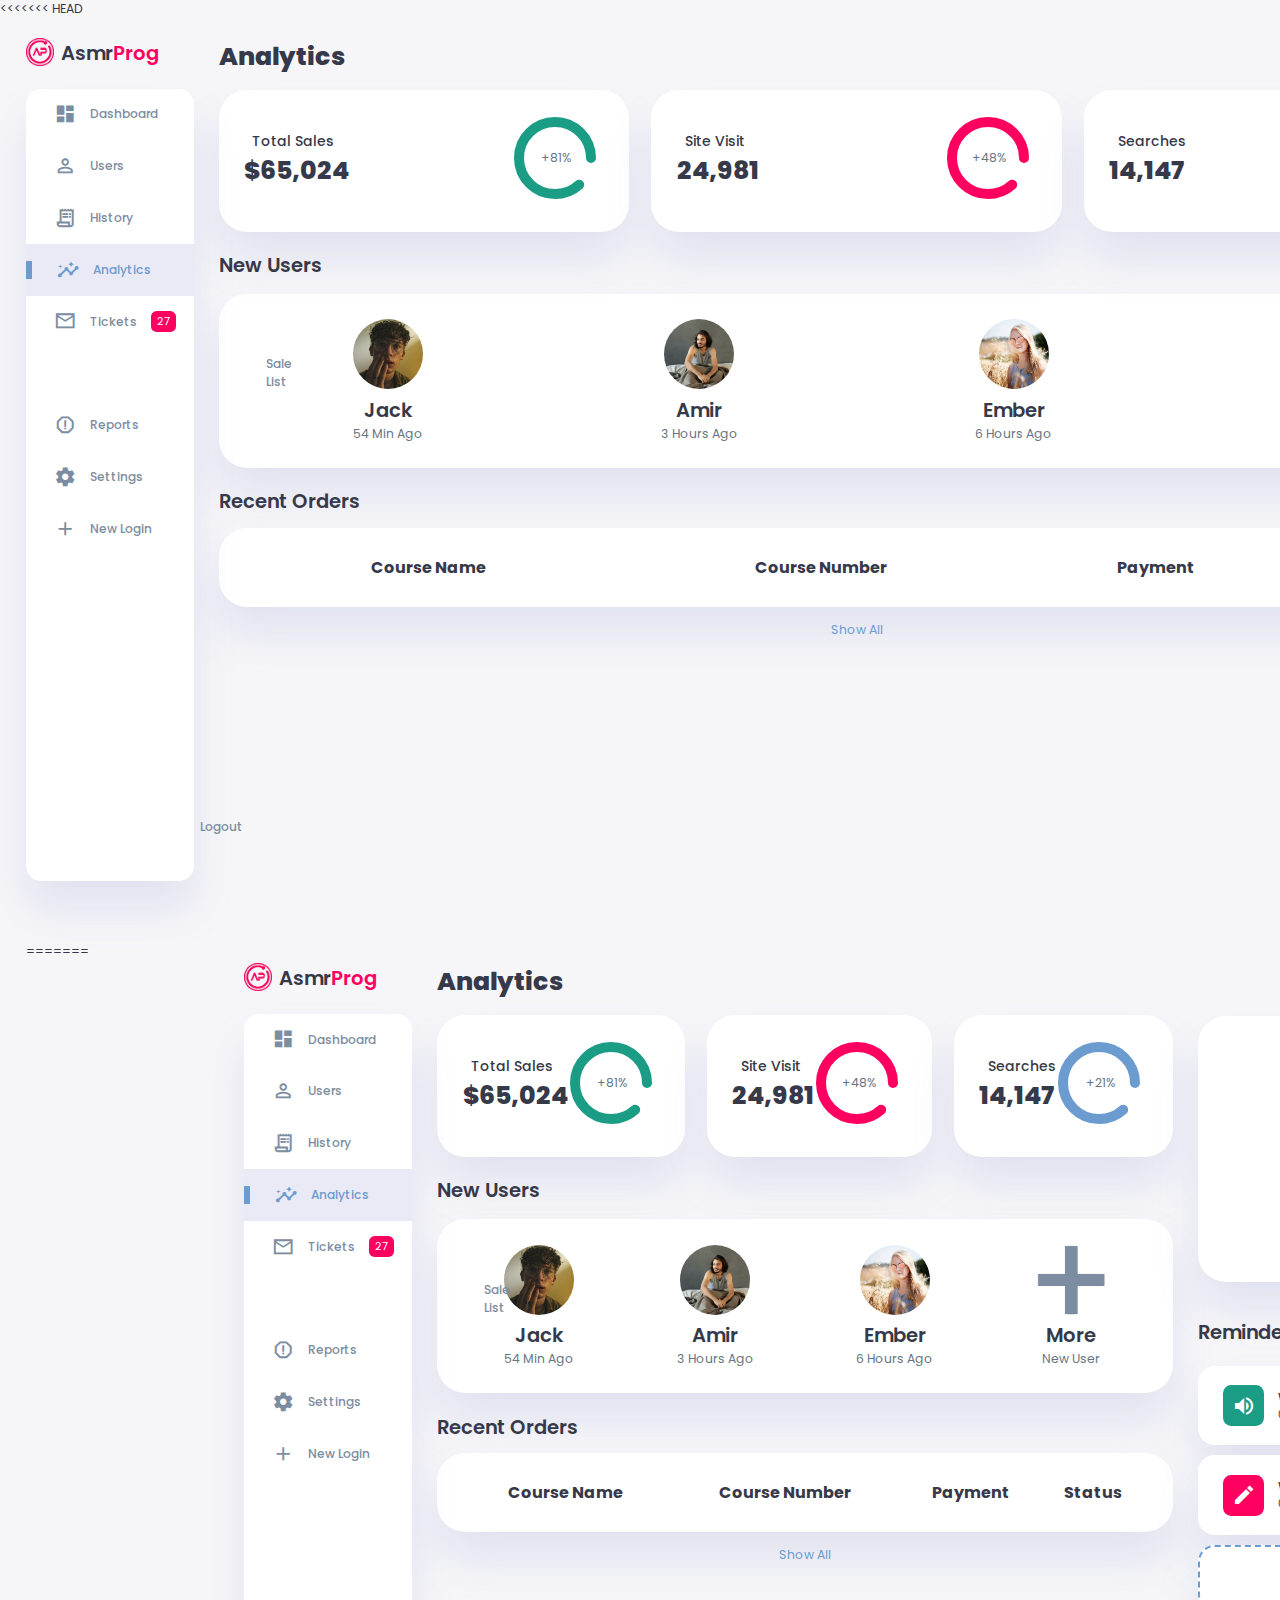
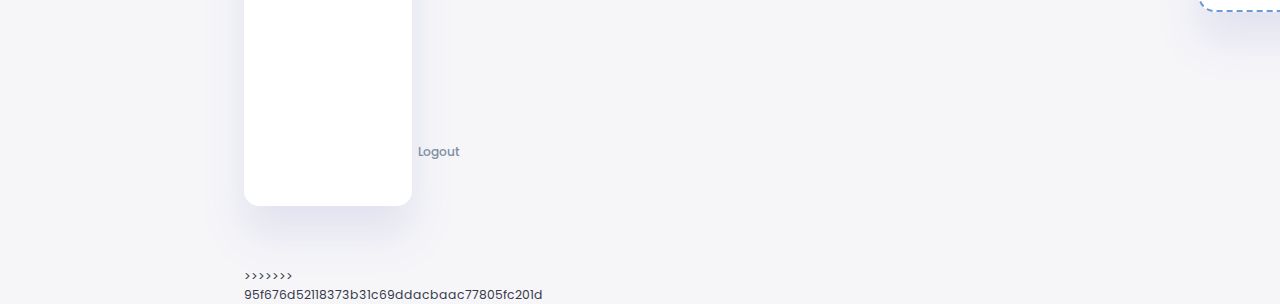
==== commit 20b5197c: "merge" ====
--- a/admin-dashboard/index.html
+++ b/admin-dashboard/index.html
@@ -1,303 +1,608 @@
-<!DOCTYPE html>
-<html lang="en">
-
-<head>
-    <meta charset="UTF-8">
-    <meta name="viewport" content="width=device-width, initial-scale=1.0">
-    <link href="https://fonts.googleapis.com/icon?family=Material+Icons+Sharp" rel="stylesheet">
-    <link rel="stylesheet" href="style.css">
-    <title>Responsive Dashboard Design #1 | AsmrProg</title>
-</head>
-
-<body>
-
-    <div class="container">
-        <!-- Sidebar Section -->
-
-        <aside>
-            <div class="toggle">
-                <div class="logo">
-                    <img src="images/logo.png" alt="">
-                    <h2>Asmr<span class="danger">Prog</span></h2>
-                </div>
-                <div class="close" id="close-btn">
-                    <span class="material-icons-sharp">
-                        close
-                    </span>
-                </div>
-            </div>
-            <div class="sidebar">
-                <a href="#">
-                    <span class="material-icons-sharp">
-                        dashboard
-                    </span>
-                    <h3>Dashboard</h3>
-                </a>
-                <a href="#">
-                    <span class="material-icons-sharp">
-                        person_outline
-                    </span>
-                    <h3>Users</h3>
-                </a>
-                <a href="#">
-                    <span class="material-icons-sharp">
-                        receipt_long
-                    </span>
-                    <h3>History</h3>
-                </a>
-                <a href="#" class="active">
-                    <span class="material-icons-sharp">
-                        insights
-                    </span>
-                    <h3>Analytics</h3>
-                </a>
-                <a href="#">
-                    <span class="material-icons-sharp">
-                        mail_outline
-                    </span>
-                    <h3>Tickets</h3>
-                    <span class="message-count">27</span>
-                </a>
-                <a href="#">
-                    <span class="material-icons-sharp">
-                        inventory
-                    </span>
-                    <h3>Sale List</h3>
-                </a>
-                <a href="#">
-                    <span class="material-icons-sharp">
-                        report_gmailerrorred
-                    </span>
-                    <h3>Reports</h3>
-                </a>
-                <a href="#">
-                    <span class="material-icons-sharp">
-                        settings
-                    </span>
-                    <h3>Settings</h3>
-                </a>
-                <a href="#">
-                    <span class="material-icons-sharp">
-                        add
-                    </span>
-                    <h3>New Login</h3>
-                </a>
-                <a href="#">
-                    <span class="material-icons-sharp">
-                        logout
-                    </span>
-                    <h3>Logout</h3>
-                </a>
-            </div>
-        </aside>
-        <!-- End of Sidebar Seciotn -->
-
-        <!-- Main content -->
-        <main>
-            <h1>Analytics</h1>
-            <!-- Analyses -->
-            <div class="analyse">
-                <div class="sales">
-                    <div class="status">
-                        <div class="info">
-                            <h3>Total Sales</h3>
-                            <h1>$65,024</h1>
-                        </div>
-                        <div class="progresss">
-                            <svg>
-                                <circle cx="38" cy="38" r="36"></circle>
-                            </svg>
-                            <div class="percentage">
-                                <p>+81%</p>
-                            </div>
-                        </div>
-                    </div>
-                </div>
-                <div class="visits">
-                    <div class="status">
-                        <div class="info">
-                            <h3>Site Visit</h3>
-                            <h1>24,981</h1>
-                        </div>
-                        <div class="progresss">
-                            <svg>
-                                <circle cx="38" cy="38" r="36"></circle>
-                            </svg>
-                            <div class="percentage">
-                                <p>+48%</p>
-                            </div>
-                        </div>
-                    </div>
-                </div>
-                <div class="searches">
-                    <div class="status">
-                        <div class="info">
-                            <h3>Searches</h3>
-                            <h1>14,147</h1>
-                        </div>
-                        <div class="progresss">
-                            <svg>
-                                <circle cx="38" cy="38" r="36"></circle>
-                            </svg>
-                            <div class="percentage">
-                                <p>+21%</p>
-                            </div>
-                        </div>
-                    </div>
-                </div>
-            </div>
-
-            <!-- End of Analyse -->
-
-            <!-- New Users Section -->
-            <div class="new-users">
-                <h2>New Users</h2>
-                <div class="user-list">
-                    <div class="user">
-                        <img src="images/profile-1.jpg" alt="">
-                        <h2>Jack</h2>
-                        <p>54 Min Ago</p>
-                    </div>
-                    <div class="user">
-                        <img src="images/profile-3.jpg" alt="">
-                        <h2>Amir</h2>
-                        <p>3 Hours Ago</p>
-                    </div>
-                    <div class="user">
-                        <img src="images/profile-4.jpg" alt="">
-                        <h2>Ember</h2>
-                        <p>6 Hours Ago</p>
-                    </div>
-                    <div class="user">
-                        <img src="images/plus.png" alt="">
-                        <h2>More</h2>
-                        <p>New User</p>
-                    </div>
-                </div>
-            </div>
-
-            <!-- End of New Users Section -->
-
-
-            <!-- Recent Orders Table -->
-            <div class="recent-orders">
-                <h2>Recent Orders</h2>
-                <table>
-                    <thead>
-                        <tr>
-                            <th>Course Name</th>
-                            <th>Course Number</th>
-                            <th>Payment</th>
-                            <th>Status</th>
-                            <th></th>
-                        </tr>
-                    </thead>
-                    <tbody></tbody>
-                </table>
-                <a href="#">Show All</a>
-            </div>
-            <!-- End of Recent Orders -->
-
-        </main>
-        <!-- End of Main Content -->
-        <!-- Right Section -->
-        <div class="right-section">
-            <div class="nav">
-                <button id="menu-btn">
-                    <span class="material-icons-sharp">
-                        menu
-                    </span>
-                </button>
-                <div class="dark-mode">
-                    <span class="material-icons-sharp active">
-                        light_mode
-                    </span>
-                    <span class="material-icons-sharp">
-                        dark_mode
-                    </span>
-
-                </div>
-
-                <div class="profile">
-                    <div class="info">
-                        <p>Hey, <b>Reza</b></p>
-                        <small class="text-muted">Admin</small>
-                    </div>
-                    <div class="profile-photo">
-                        <img src="images/profile-1 (1).jpg" alt="">
-                    </div>
-                </div>
-            </div>
-            <!-- End of Nav -->
-            <div class="user-profile">
-                <div class="logo">
-                    <img src="images/logo.png">
-                    <h2>AsmrProg</h2>
-                    <p>Fullstack Web Developer</p>
-                </div>
-            </div>
-            <div class="reminders">
-                <div class="header">
-                    <h2>Reminders</h2>
-                    <span class="material-icons-sharp">
-                        notifications_none
-                    </span>
-                </div>
-
-                <div class="notification">
-                    <div class="icon">
-                        <span class="material-icons-sharp">
-                            volume_up
-                        </span>
-                    </div>
-                    <div class="content">
-                        <div class="info">
-                            <h3>Workshop</h3>
-                            <small class="text_muted">
-                                08:00 AM - 12:00 PM
-                            </small>
-                        </div>
-                        <span class="material-icons-sharp">
-                            more_vert
-                        </span>
-                    </div>
-                </div>
-
-                <div class="notification deactive">
-                    <div class="icon">
-                        <span class="material-icons-sharp">
-                            edit
-                        </span>
-                    </div>
-                    <div class="content">
-                        <div class="info">
-                            <h3>Workshop</h3>
-                            <small class="text_muted">
-                                08:00 AM - 12:00 PM
-                            </small>
-                        </div>
-                        <span class="material-icons-sharp">
-                            more_vert
-                        </span>
-                    </div>
-                </div>
-
-                <div class="notification add-reminder">
-                    <div>
-                        <span class="material-icons-sharp">
-                            add
-                        </span>
-                        <h3>Add Reminder</h3>
-                    </div>
-                </div>
-
-            </div>
-
-        </div>
-
-
-        <script src="orders.js"></script>
-        <script src="index.js"></script>
-</body>
-
+<<<<<<< HEAD
+<!DOCTYPE html>
+<html lang="en">
+
+<head>
+    <meta charset="UTF-8">
+    <meta name="viewport" content="width=device-width, initial-scale=1.0">
+    <link href="https://fonts.googleapis.com/icon?family=Material+Icons+Sharp" rel="stylesheet">
+    <link rel="stylesheet" href="style.css">
+    <title>Responsive Dashboard Design #1 | AsmrProg</title>
+</head>
+
+<body>
+
+    <div class="container">
+        <!-- Sidebar Section -->
+
+        <aside>
+            <div class="toggle">
+                <div class="logo">
+                    <img src="images/logo.png" alt="">
+                    <h2>Asmr<span class="danger">Prog</span></h2>
+                </div>
+                <div class="close" id="close-btn">
+                    <span class="material-icons-sharp">
+                        close
+                    </span>
+                </div>
+            </div>
+            <div class="sidebar">
+                <a href="#">
+                    <span class="material-icons-sharp">
+                        dashboard
+                    </span>
+                    <h3>Dashboard</h3>
+                </a>
+                <a href="#">
+                    <span class="material-icons-sharp">
+                        person_outline
+                    </span>
+                    <h3>Users</h3>
+                </a>
+                <a href="#">
+                    <span class="material-icons-sharp">
+                        receipt_long
+                    </span>
+                    <h3>History</h3>
+                </a>
+                <a href="#" class="active">
+                    <span class="material-icons-sharp">
+                        insights
+                    </span>
+                    <h3>Analytics</h3>
+                </a>
+                <a href="#">
+                    <span class="material-icons-sharp">
+                        mail_outline
+                    </span>
+                    <h3>Tickets</h3>
+                    <span class="message-count">27</span>
+                </a>
+                <a href="#">
+                    <span class="material-icons-sharp">
+                        inventory
+                    </span>
+                    <h3>Sale List</h3>
+                </a>
+                <a href="#">
+                    <span class="material-icons-sharp">
+                        report_gmailerrorred
+                    </span>
+                    <h3>Reports</h3>
+                </a>
+                <a href="#">
+                    <span class="material-icons-sharp">
+                        settings
+                    </span>
+                    <h3>Settings</h3>
+                </a>
+                <a href="#">
+                    <span class="material-icons-sharp">
+                        add
+                    </span>
+                    <h3>New Login</h3>
+                </a>
+                <a href="#">
+                    <span class="material-icons-sharp">
+                        logout
+                    </span>
+                    <h3>Logout</h3>
+                </a>
+            </div>
+        </aside>
+        <!-- End of Sidebar Seciotn -->
+
+        <!-- Main content -->
+        <main>
+            <h1>Analytics</h1>
+            <!-- Analyses -->
+            <div class="analyse">
+                <div class="sales">
+                    <div class="status">
+                        <div class="info">
+                            <h3>Total Sales</h3>
+                            <h1>$65,024</h1>
+                        </div>
+                        <div class="progresss">
+                            <svg>
+                                <circle cx="38" cy="38" r="36"></circle>
+                            </svg>
+                            <div class="percentage">
+                                <p>+81%</p>
+                            </div>
+                        </div>
+                    </div>
+                </div>
+                <div class="visits">
+                    <div class="status">
+                        <div class="info">
+                            <h3>Site Visit</h3>
+                            <h1>24,981</h1>
+                        </div>
+                        <div class="progresss">
+                            <svg>
+                                <circle cx="38" cy="38" r="36"></circle>
+                            </svg>
+                            <div class="percentage">
+                                <p>+48%</p>
+                            </div>
+                        </div>
+                    </div>
+                </div>
+                <div class="searches">
+                    <div class="status">
+                        <div class="info">
+                            <h3>Searches</h3>
+                            <h1>14,147</h1>
+                        </div>
+                        <div class="progresss">
+                            <svg>
+                                <circle cx="38" cy="38" r="36"></circle>
+                            </svg>
+                            <div class="percentage">
+                                <p>+21%</p>
+                            </div>
+                        </div>
+                    </div>
+                </div>
+            </div>
+
+            <!-- End of Analyse -->
+
+            <!-- New Users Section -->
+            <div class="new-users">
+                <h2>New Users</h2>
+                <div class="user-list">
+                    <div class="user">
+                        <img src="images/profile-1.jpg" alt="">
+                        <h2>Jack</h2>
+                        <p>54 Min Ago</p>
+                    </div>
+                    <div class="user">
+                        <img src="images/profile-3.jpg" alt="">
+                        <h2>Amir</h2>
+                        <p>3 Hours Ago</p>
+                    </div>
+                    <div class="user">
+                        <img src="images/profile-4.jpg" alt="">
+                        <h2>Ember</h2>
+                        <p>6 Hours Ago</p>
+                    </div>
+                    <div class="user">
+                        <img src="images/plus.png" alt="">
+                        <h2>More</h2>
+                        <p>New User</p>
+                    </div>
+                </div>
+            </div>
+
+            <!-- End of New Users Section -->
+
+
+            <!-- Recent Orders Table -->
+            <div class="recent-orders">
+                <h2>Recent Orders</h2>
+                <table>
+                    <thead>
+                        <tr>
+                            <th>Course Name</th>
+                            <th>Course Number</th>
+                            <th>Payment</th>
+                            <th>Status</th>
+                            <th></th>
+                        </tr>
+                    </thead>
+                    <tbody></tbody>
+                </table>
+                <a href="#">Show All</a>
+            </div>
+            <!-- End of Recent Orders -->
+
+        </main>
+        <!-- End of Main Content -->
+        <!-- Right Section -->
+        <div class="right-section">
+            <div class="nav">
+                <button id="menu-btn">
+                    <span class="material-icons-sharp">
+                        menu
+                    </span>
+                </button>
+                <div class="dark-mode">
+                    <span class="material-icons-sharp active">
+                        light_mode
+                    </span>
+                    <span class="material-icons-sharp">
+                        dark_mode
+                    </span>
+
+                </div>
+
+                <div class="profile">
+                    <div class="info">
+                        <p>Hey, <b>Reza</b></p>
+                        <small class="text-muted">Admin</small>
+                    </div>
+                    <div class="profile-photo">
+                        <img src="images/profile-1 (1).jpg" alt="">
+                    </div>
+                </div>
+            </div>
+            <!-- End of Nav -->
+            <div class="user-profile">
+                <div class="logo">
+                    <img src="images/logo.png">
+                    <h2>AsmrProg</h2>
+                    <p>Fullstack Web Developer</p>
+                </div>
+            </div>
+            <div class="reminders">
+                <div class="header">
+                    <h2>Reminders</h2>
+                    <span class="material-icons-sharp">
+                        notifications_none
+                    </span>
+                </div>
+
+                <div class="notification">
+                    <div class="icon">
+                        <span class="material-icons-sharp">
+                            volume_up
+                        </span>
+                    </div>
+                    <div class="content">
+                        <div class="info">
+                            <h3>Workshop</h3>
+                            <small class="text_muted">
+                                08:00 AM - 12:00 PM
+                            </small>
+                        </div>
+                        <span class="material-icons-sharp">
+                            more_vert
+                        </span>
+                    </div>
+                </div>
+
+                <div class="notification deactive">
+                    <div class="icon">
+                        <span class="material-icons-sharp">
+                            edit
+                        </span>
+                    </div>
+                    <div class="content">
+                        <div class="info">
+                            <h3>Workshop</h3>
+                            <small class="text_muted">
+                                08:00 AM - 12:00 PM
+                            </small>
+                        </div>
+                        <span class="material-icons-sharp">
+                            more_vert
+                        </span>
+                    </div>
+                </div>
+
+                <div class="notification add-reminder">
+                    <div>
+                        <span class="material-icons-sharp">
+                            add
+                        </span>
+                        <h3>Add Reminder</h3>
+                    </div>
+                </div>
+
+            </div>
+
+        </div>
+
+
+        <script src="orders.js"></script>
+        <script src="index.js"></script>
+</body>
+
+=======
+<!DOCTYPE html>
+<html lang="en">
+
+<head>
+    <meta charset="UTF-8">
+    <meta name="viewport" content="width=device-width, initial-scale=1.0">
+    <link href="https://fonts.googleapis.com/icon?family=Material+Icons+Sharp" rel="stylesheet">
+    <link rel="stylesheet" href="style.css">
+    <title>Responsive Dashboard Design #1 | AsmrProg</title>
+</head>
+
+<body>
+
+    <div class="container">
+        <!-- Sidebar Section -->
+
+        <aside>
+            <div class="toggle">
+                <div class="logo">
+                    <img src="images/logo.png" alt="">
+                    <h2>Asmr<span class="danger">Prog</span></h2>
+                </div>
+                <div class="close" id="close-btn">
+                    <span class="material-icons-sharp">
+                        close
+                    </span>
+                </div>
+            </div>
+            <div class="sidebar">
+                <a href="#">
+                    <span class="material-icons-sharp">
+                        dashboard
+                    </span>
+                    <h3>Dashboard</h3>
+                </a>
+                <a href="#">
+                    <span class="material-icons-sharp">
+                        person_outline
+                    </span>
+                    <h3>Users</h3>
+                </a>
+                <a href="#">
+                    <span class="material-icons-sharp">
+                        receipt_long
+                    </span>
+                    <h3>History</h3>
+                </a>
+                <a href="#" class="active">
+                    <span class="material-icons-sharp">
+                        insights
+                    </span>
+                    <h3>Analytics</h3>
+                </a>
+                <a href="#">
+                    <span class="material-icons-sharp">
+                        mail_outline
+                    </span>
+                    <h3>Tickets</h3>
+                    <span class="message-count">27</span>
+                </a>
+                <a href="#">
+                    <span class="material-icons-sharp">
+                        inventory
+                    </span>
+                    <h3>Sale List</h3>
+                </a>
+                <a href="#">
+                    <span class="material-icons-sharp">
+                        report_gmailerrorred
+                    </span>
+                    <h3>Reports</h3>
+                </a>
+                <a href="#">
+                    <span class="material-icons-sharp">
+                        settings
+                    </span>
+                    <h3>Settings</h3>
+                </a>
+                <a href="#">
+                    <span class="material-icons-sharp">
+                        add
+                    </span>
+                    <h3>New Login</h3>
+                </a>
+                <a href="#">
+                    <span class="material-icons-sharp">
+                        logout
+                    </span>
+                    <h3>Logout</h3>
+                </a>
+            </div>
+        </aside>
+        <!-- End of Sidebar Seciotn -->
+
+        <!-- Main content -->
+        <main>
+            <h1>Analytics</h1>
+            <!-- Analyses -->
+            <div class="analyse">
+                <div class="sales">
+                    <div class="status">
+                        <div class="info">
+                            <h3>Total Sales</h3>
+                            <h1>$65,024</h1>
+                        </div>
+                        <div class="progresss">
+                            <svg>
+                                <circle cx="38" cy="38" r="36"></circle>
+                            </svg>
+                            <div class="percentage">
+                                <p>+81%</p>
+                            </div>
+                        </div>
+                    </div>
+                </div>
+                <div class="visits">
+                    <div class="status">
+                        <div class="info">
+                            <h3>Site Visit</h3>
+                            <h1>24,981</h1>
+                        </div>
+                        <div class="progresss">
+                            <svg>
+                                <circle cx="38" cy="38" r="36"></circle>
+                            </svg>
+                            <div class="percentage">
+                                <p>+48%</p>
+                            </div>
+                        </div>
+                    </div>
+                </div>
+                <div class="searches">
+                    <div class="status">
+                        <div class="info">
+                            <h3>Searches</h3>
+                            <h1>14,147</h1>
+                        </div>
+                        <div class="progresss">
+                            <svg>
+                                <circle cx="38" cy="38" r="36"></circle>
+                            </svg>
+                            <div class="percentage">
+                                <p>+21%</p>
+                            </div>
+                        </div>
+                    </div>
+                </div>
+            </div>
+
+            <!-- End of Analyse -->
+
+            <!-- New Users Section -->
+            <div class="new-users">
+                <h2>New Users</h2>
+                <div class="user-list">
+                    <div class="user">
+                        <img src="images/profile-1.jpg" alt="">
+                        <h2>Jack</h2>
+                        <p>54 Min Ago</p>
+                    </div>
+                    <div class="user">
+                        <img src="images/profile-3.jpg" alt="">
+                        <h2>Amir</h2>
+                        <p>3 Hours Ago</p>
+                    </div>
+                    <div class="user">
+                        <img src="images/profile-4.jpg" alt="">
+                        <h2>Ember</h2>
+                        <p>6 Hours Ago</p>
+                    </div>
+                    <div class="user">
+                        <img src="images/plus.png" alt="">
+                        <h2>More</h2>
+                        <p>New User</p>
+                    </div>
+                </div>
+            </div>
+
+            <!-- End of New Users Section -->
+
+
+            <!-- Recent Orders Table -->
+            <div class="recent-orders">
+                <h2>Recent Orders</h2>
+                <table>
+                    <thead>
+                        <tr>
+                            <th>Course Name</th>
+                            <th>Course Number</th>
+                            <th>Payment</th>
+                            <th>Status</th>
+                            <th></th>
+                        </tr>
+                    </thead>
+                    <tbody></tbody>
+                </table>
+                <a href="#">Show All</a>
+            </div>
+            <!-- End of Recent Orders -->
+
+        </main>
+        <!-- End of Main Content -->
+        <!-- Right Section -->
+        <div class="right-section">
+            <div class="nav">
+                <button id="menu-btn">
+                    <span class="material-icons-sharp">
+                        menu
+                    </span>
+                </button>
+                <div class="dark-mode">
+                    <span class="material-icons-sharp active">
+                        light_mode
+                    </span>
+                    <span class="material-icons-sharp">
+                        dark_mode
+                    </span>
+
+                </div>
+
+                <div class="profile">
+                    <div class="info">
+                        <p>Hey, <b>Reza</b></p>
+                        <small class="text-muted">Admin</small>
+                    </div>
+                    <div class="profile-photo">
+                        <img src="images/profile-1 (1).jpg" alt="">
+                    </div>
+                </div>
+            </div>
+            <!-- End of Nav -->
+            <div class="user-profile">
+                <div class="logo">
+                    <img src="images/logo.png">
+                    <h2>AsmrProg</h2>
+                    <p>Fullstack Web Developer</p>
+                </div>
+            </div>
+            <div class="reminders">
+                <div class="header">
+                    <h2>Reminders</h2>
+                    <span class="material-icons-sharp">
+                        notifications_none
+                    </span>
+                </div>
+
+                <div class="notification">
+                    <div class="icon">
+                        <span class="material-icons-sharp">
+                            volume_up
+                        </span>
+                    </div>
+                    <div class="content">
+                        <div class="info">
+                            <h3>Workshop</h3>
+                            <small class="text_muted">
+                                08:00 AM - 12:00 PM
+                            </small>
+                        </div>
+                        <span class="material-icons-sharp">
+                            more_vert
+                        </span>
+                    </div>
+                </div>
+
+                <div class="notification deactive">
+                    <div class="icon">
+                        <span class="material-icons-sharp">
+                            edit
+                        </span>
+                    </div>
+                    <div class="content">
+                        <div class="info">
+                            <h3>Workshop</h3>
+                            <small class="text_muted">
+                                08:00 AM - 12:00 PM
+                            </small>
+                        </div>
+                        <span class="material-icons-sharp">
+                            more_vert
+                        </span>
+                    </div>
+                </div>
+
+                <div class="notification add-reminder">
+                    <div>
+                        <span class="material-icons-sharp">
+                            add
+                        </span>
+                        <h3>Add Reminder</h3>
+                    </div>
+                </div>
+
+            </div>
+
+        </div>
+
+
+        <script src="orders.js"></script>
+        <script src="index.js"></script>
+</body>
+
+>>>>>>> 95f676d52118373b31c69ddacbaac77805fc201d
 </html>--- a/admin-dashboard/style.css
+++ b/admin-dashboard/style.css
@@ -1,702 +1,702 @@
-@import url('https://fonts.googleapis.com/css2?family=Poppins:wght@300;400;500;600;700;800&display=swap');
-
-:root {
-    --color-primary: #6C9BCF;
-    --color-danger: #FF0060;
-    --color-success: #1B9C85;
-    --color-warning: #F7D060;
-    --color-white: #fff;
-    --color-info-dark: #7d8da1;
-    --color-dark: #363949;
-    --color-light: rgba(132, 139, 200, 0.18);
-    --color-dark-variant: #677483;
-    --color-background: #f6f6f9;
-
-    --card-border-radius: 2rem;
-    --border-radius-1: 0.4rem;
-    --border-radius-2: 1.2rem;
-
-    --card-padding: 1.8rem;
-    --padding-1: 1.2rem;
-
-    --box-shadow: 0 2rem 3rem var(--color-light);
-}
-
-.dark-mode-variables {
-    --color-background: #181a1e;
-    --color-white: #202528;
-    --color-dark: #edeffd;
-    --color-dark-variant: #a3bdcc;
-    --color-light: rgba(0, 0, 0, 0.4);
-    --box-shadow: 0 2rem 3rem var(--color-light);
-}
-
-* {
-    margin: 0;
-    padding: 0;
-    outline: 0;
-    appearance: 0;
-    border: 0;
-    text-decoration: none;
-    box-sizing: border-box;
-}
-
-html {
-    font-size: 14px;
-}
-
-body {
-    width: 100vw;
-    height: 100vh;
-    font-family: 'Poppins', sans-serif;
-    font-size: 0.88rem;
-    user-select: none;
-    overflow-x: hidden;
-    color: var(--color-dark);
-    background-color: var(--color-background);
-}
-
-a {
-    color: var(--color-dark);
-}
-
-img {
-    display: block;
-    width: 100%;
-    object-fit: cover;
-}
-
-h1 {
-    font-weight: 800;
-    font-size: 1.8rem;
-}
-
-h2 {
-    font-weight: 600;
-    font-size: 1.4rem;
-}
-
-h3 {
-    font-weight: 500;
-    font-size: 0.87rem;
-}
-
-small {
-    font-size: 0.76rem;
-}
-
-p {
-    color: var(--color-dark-variant);
-}
-
-b {
-    color: var(--color-dark);
-}
-
-.text-muted {
-    color: var(--color-info-dark);
-}
-
-.primary {
-    color: var(--color-primary);
-}
-
-.danger {
-    color: var(--color-danger);
-}
-
-.success {
-    color: var(--color-success);
-}
-
-.warning {
-    color: var(--color-warning);
-}
-
-.container {
-    display: grid;
-    width: 96%;
-    margin: 0 auto;
-    gap: 1.8rem;
-    grid-template-columns: 12rem auto 23rem;
-}
-
-aside {
-    height: 100vh;
-}
-
-aside .toggle {
-    display: flex;
-    align-items: center;
-    justify-content: space-between;
-    margin-top: 1.4rem;
-}
-
-aside .toggle .logo {
-    display: flex;
-    gap: 0.5rem;
-}
-
-aside .toggle .logo img {
-    width: 2rem;
-    height: 2rem;
-}
-
-aside .toggle .close {
-    padding-right: 1rem;
-    display: none;
-}
-
-aside .sidebar {
-    display: flex;
-    flex-direction: column;
-    background-color: var(--color-white);
-    box-shadow: var(--box-shadow);
-    border-radius: 15px;
-    height: 88vh;
-    position: relative;
-    top: 1.5rem;
-    transition: all 0.3s ease;
-}
-
-aside .sidebar:hover {
-    box-shadow: none;
-}
-
-aside .sidebar a {
-    display: flex;
-    align-items: center;
-    color: var(--color-info-dark);
-    height: 3.7rem;
-    gap: 1rem;
-    position: relative;
-    margin-left: 2rem;
-    transition: all 0.3s ease;
-}
-
-aside .sidebar a span {
-    font-size: 1.6rem;
-    transition: all 0.3 ease;
-}
-
-aside .sidebar a:last-child {
-    position: absolute;
-    bottom: 2rem;
-    width: 100%;
-}
-
-aside .sidebar a.active {
-    width: 100%;
-    color: var(--color-primary);
-    background-color: var(--color-light);
-    margin: 0;
-}
-
-aside .sidebar a.active::before {
-    content: '';
-    width: 6px;
-    height: 18px;
-    background-color: var(--color-primary);
-}
-
-aside .sidebar a.active span {
-    color: var(--color-primary);
-    margin-left: calc(1rem - 3px);
-}
-
-aside .sidebar a:hover {
-    color: var(--color-primary);
-}
-
-aside .sidebar a:hover span {
-    margin-left: 0.6rem;
-}
-
-aside .sidebar .message-count {
-    background-color: var(--color-danger);
-    padding: 2px 6px;
-    color: var(--color-white);
-    font-size: 11px;
-    border-radius: var(--border-radius-1);
-}
-
-main {
-    margin-top: 1.4rem;
-}
-
-main .analyse {
-    display: grid;
-    grid-template-columns: repeat(3, 1fr);
-    gap: 1.6rem;
-}
-
-main .analyse>div {
-    background-color: var(--color-white);
-    padding: var(--card-padding);
-    border-radius: var(--card-border-radius);
-    margin-top: 1rem;
-    box-shadow: var(--box-shadow);
-    cursor: pointer;
-    transition: all 0.3s ease;
-}
-
-main .analyse>div:hover {
-    box-shadow: none;
-}
-
-main .analyse>div .status {
-    display: flex;
-    align-items: center;
-    justify-content: space-between;
-}
-
-main .analyse h3 {
-    margin-left: 0.6rem;
-    font-size: 1rem;
-}
-
-main .analyse .progresss {
-    position: relative;
-    width: 92px;
-    height: 92px;
-    border-radius: 50%;
-}
-
-main .analyse scg {
-    width: 7rem;
-    height: 7rem;
-}
-
-main .analyse svg circle {
-    fill: none;
-    stroke-width: 10;
-    stroke-linecap: round;
-    transform: translate(5px, 5px);
-}
-
-main .analyse .sales svg circle {
-    stroke: var(--color-success);
-    stroke-dashoffset: -30;
-    stroke-dasharray: 200;
-}
-
-main .analyse .visits svg circle {
-    stroke: var(--color-danger);
-    stroke-dashoffset: -30;
-    stroke-dasharray: 200;
-}
-
-main .analyse .searches svg circle {
-    stroke: var(--color-primary);
-    stroke-dashoffset: -30;
-    stroke-dasharray: 200;
-}
-
-main .analyse .progresss .percentage {
-    position: absolute;
-    top: -3px;
-    left: -1px;
-    display: flex;
-    align-items: center;
-    justify-content: center;
-    height: 100%;
-    width: 100%;
-}
-
-main .new-users {
-    margin-top: 1.3rem;
-}
-
-main .new-users .user-list {
-    background-color: var(--color-white);
-    padding: var(--card-padding);
-    border-radius: var(--card-border-radius);
-    margin-top: 1rem;
-    box-shadow: var(--box-shadow);
-    display: flex;
-    justify-content: space-around;
-    flex-wrap: wrap;
-    gap: 1.4rem;
-    cursor: pointer;
-    transition: all 0.3s ease;
-}
-
-main .new-users .user-list:hover {
-    box-shadow: none;
-}
-
-main .new-users .user-list .user {
-    display: flex;
-    flex-direction: column;
-    align-items: center;
-    justify-content: center;
-}
-
-main .new-users .user-list .user img {
-    width: 5rem;
-    height: 5rem;
-    margin-bottom: 0.4rem;
-    border-radius: 50%;
-}
-
-main .recent-orders {
-    margin-top: 1.3rem;
-}
-
-main .recent-orders h2 {
-    margin-bottom: 0.8rem;
-}
-
-main .recent-orders table {
-    background-color: var(--color-white);
-    width: 100%;
-    padding: var(--card-padding);
-    text-align: center;
-    box-shadow: var(--box-shadow);
-    border-radius: var(--card-border-radius);
-    transition: all 0.3s ease;
-}
-
-main .recent-orders table:hover {
-    box-shadow: none;
-}
-
-main table tbody td {
-    height: 2.8rem;
-    border-bottom: 1px solid var(--color-light);
-    color: var(--color-dark);
-}
-
-main table tbody tr:last-child {
-    border: none;
-}
-
-main .recent-orders a {
-    text-align: center;
-    display: block;
-    margin: 1rem auto;
-    color: var(--color-primary);
-}
-
-.right-section {
-    margin-top: 1.4rem;
-}
-
-.right-section .nav {
-    display: flex;
-    justify-content: end;
-    gap: 2rem;
-}
-
-.right-section .nav button {
-    display: none;
-}
-
-.right-section .dark-mode {
-    background-color: var(--color-light);
-    display: flex;
-    justify-content: space-between;
-    align-items: center;
-    height: 1.6rem;
-    width: 4.2rem;
-    cursor: pointer;
-    border-radius: var(--border-radius-1);
-}
-
-.right-section .dark-mode span {
-    font-size: 1.2rem;
-    width: 50%;
-    height: 100%;
-    display: flex;
-    align-items: center;
-    justify-content: center;
-}
-
-.right-section .dark-mode span.active {
-    background-color: var(--color-primary);
-    color: white;
-    border-radius: var(--border-radius-1);
-}
-
-.right-section .nav .profile {
-    display: flex;
-    gap: 2rem;
-    text-align: right;
-}
-
-.right-section .nav .profile .profile-photo {
-    width: 2.8rem;
-    height: 2.8rem;
-    border-radius: 50%;
-    overflow: hidden;
-}
-
-.right-section .user-profile {
-    display: flex;
-    justify-content: center;
-    text-align: center;
-    margin-top: 1rem;
-    background-color: var(--color-white);
-    padding: var(--card-padding);
-    border-radius: var(--card-border-radius);
-    box-shadow: var(--box-shadow);
-    cursor: pointer;
-    transition: all 0.3s ease;
-}
-
-.right-section .user-profile:hover {
-    box-shadow: none;
-}
-
-.right-section .user-profile img {
-    width: 11rem;
-    height: auto;
-    margin-bottom: 0.8rem;
-    border-radius: 50%;
-}
-
-.right-section .user-profile h2 {
-    margin-bottom: 0.2rem;
-}
-
-.right-section .reminders {
-    margin-top: 2rem;
-}
-
-.right-section .reminders .header {
-    display: flex;
-    align-items: center;
-    justify-content: space-between;
-    margin-bottom: 0.8rem;
-}
-
-.right-section .reminders .header span {
-    padding: 10px;
-    box-shadow: var(--box-shadow);
-    background-color: var(--color-white);
-    border-radius: 50%;
-}
-
-.right-section .reminders .notification {
-    background-color: var(--color-white);
-    display: flex;
-    align-items: center;
-    gap: 1rem;
-    margin-bottom: 0.7rem;
-    padding: 1.4rem var(--card-padding);
-    border-radius: var(--border-radius-2);
-    box-shadow: var(--box-shadow);
-    cursor: pointer;
-    transition: all 0.3s ease;
-}
-
-.right-section .reminders .notification:hover {
-    box-shadow: none;
-}
-
-.right-section .reminders .notification .content {
-    display: flex;
-    justify-content: space-between;
-    align-items: center;
-    margin: 0;
-    width: 100%;
-}
-
-.right-section .reminders .notification .icon {
-    padding: 0.6rem;
-    color: var(--color-white);
-    background-color: var(--color-success);
-    border-radius: 20%;
-    display: flex;
-}
-
-.right-section .reminders .notification.deactive .icon {
-    background-color: var(--color-danger);
-}
-
-.right-section .reminders .add-reminder {
-    background-color: var(--color-white);
-    border: 2px dashed var(--color-primary);
-    color: var(--color-primary);
-    display: flex;
-    align-items: center;
-    justify-content: center;
-    cursor: pointer;
-}
-
-.right-section .reminders .add-reminder:hover {
-    background-color: var(--color-primary);
-    color: white;
-}
-
-.right-section .reminders .add-reminder div {
-    display: flex;
-    align-items: center;
-    gap: 0.6rem;
-}
-
-@media screen and (max-width: 1200px) {
-    .container {
-        width: 95%;
-        grid-template-columns: 7rem auto 23rem;
-    }
-
-    aside .logo h2 {
-        display: none;
-    }
-
-    aside .sidebar h3 {
-        display: none;
-    }
-
-    aside .sidebar a {
-        width: 5.6rem;
-    }
-
-    aside .sidebar a:last-child {
-        position: relative;
-        margin-top: 1.8rem;
-    }
-
-    main .analyse {
-        grid-template-columns: 1fr;
-        gap: 0;
-    }
-
-    main .new-users .user-list .user {
-        flex-basis: 40%;
-    }
-
-    main .recent-orders {
-        width: 94%;
-        position: absolute;
-        left: 50%;
-        transform: translateX(-50%);
-        margin: 2rem 0 0 0.8rem;
-    }
-
-    main .recent-orders table {
-        width: 83vw;
-    }
-
-    main table tbody tr td:last-child,
-    main table tbody tr td:first-child {
-        display: none;
-    }
-}
-
-@media screen and (max-width: 768px) {
-    .container {
-        width: 100%;
-        grid-template-columns: 1fr;
-        padding: 0 var(--padding-1);
-    }
-
-    aside {
-        position: fixed;
-        background-color: var(--color-white);
-        width: 15rem;
-        z-index: 3;
-        box-shadow: 1rem 3rem 4rem var(--color-light);
-        height: 100vh;
-        left: -100%;
-        display: none;
-        animation: showMenu 0.4s ease forwards;
-    }
-
-    @keyframes showMenu {
-        to {
-            left: 0;
-        }
-    }
-
-    aside .logo {
-        margin-left: 1rem;
-    }
-
-    aside .logo h2 {
-        display: inline;
-    }
-
-    aside .sidebar h3 {
-        display: inline;
-    }
-
-    aside .sidebar a {
-        width: 100%;
-        height: 3.4rem;
-    }
-
-    aside .sidebar a:last-child {
-        position: absolute;
-        bottom: 5rem;
-    }
-
-    aside .toggle .close {
-        display: inline-block;
-        cursor: pointer;
-    }
-
-    main {
-        margin-top: 8rem;
-        padding: 0 1rem;
-    }
-
-    main .new-users .user-list .user {
-        flex-basis: 35%;
-    }
-
-    main .recent-orders {
-        position: relative;
-        margin: 3rem 0 0 0;
-        width: 100%;
-    }
-
-    main .recent-orders table {
-        width: 100%;
-        margin: 0;
-    }
-
-    .right-section {
-        width: 94%;
-        margin: 0 auto 4rem;
-    }
-
-    .right-section .nav {
-        position: fixed;
-        top: 0;
-        left: 0;
-        align-items: center;
-        background-color: var(--color-white);
-        padding: 0 var(--padding-1);
-        height: 4.6rem;
-        width: 100%;
-        z-index: 2;
-        box-shadow: 0 1rem 1rem var(--color-light);
-        margin: 0;
-    }
-
-    .right-section .nav .dark-mode {
-        width: 4.4rem;
-        position: absolute;
-        left: 66%;
-    }
-
-    .right-section .profile .info {
-        display: none;
-    }
-
-    .right-section .nav button {
-        display: inline-block;
-        background-color: transparent;
-        cursor: pointer;
-        color: var(--color-dark);
-        position: absolute;
-        left: 1rem;
-    }
-
-    .right-section .nav button span {
-        font-size: 2rem;
-    }
-
+@import url('https://fonts.googleapis.com/css2?family=Poppins:wght@300;400;500;600;700;800&display=swap');
+
+:root {
+    --color-primary: #6C9BCF;
+    --color-danger: #FF0060;
+    --color-success: #1B9C85;
+    --color-warning: #F7D060;
+    --color-white: #fff;
+    --color-info-dark: #7d8da1;
+    --color-dark: #363949;
+    --color-light: rgba(132, 139, 200, 0.18);
+    --color-dark-variant: #677483;
+    --color-background: #f6f6f9;
+
+    --card-border-radius: 2rem;
+    --border-radius-1: 0.4rem;
+    --border-radius-2: 1.2rem;
+
+    --card-padding: 1.8rem;
+    --padding-1: 1.2rem;
+
+    --box-shadow: 0 2rem 3rem var(--color-light);
+}
+
+.dark-mode-variables {
+    --color-background: #181a1e;
+    --color-white: #202528;
+    --color-dark: #edeffd;
+    --color-dark-variant: #a3bdcc;
+    --color-light: rgba(0, 0, 0, 0.4);
+    --box-shadow: 0 2rem 3rem var(--color-light);
+}
+
+* {
+    margin: 0;
+    padding: 0;
+    outline: 0;
+    appearance: 0;
+    border: 0;
+    text-decoration: none;
+    box-sizing: border-box;
+}
+
+html {
+    font-size: 14px;
+}
+
+body {
+    width: 100vw;
+    height: 100vh;
+    font-family: 'Poppins', sans-serif;
+    font-size: 0.88rem;
+    user-select: none;
+    overflow-x: hidden;
+    color: var(--color-dark);
+    background-color: var(--color-background);
+}
+
+a {
+    color: var(--color-dark);
+}
+
+img {
+    display: block;
+    width: 100%;
+    object-fit: cover;
+}
+
+h1 {
+    font-weight: 800;
+    font-size: 1.8rem;
+}
+
+h2 {
+    font-weight: 600;
+    font-size: 1.4rem;
+}
+
+h3 {
+    font-weight: 500;
+    font-size: 0.87rem;
+}
+
+small {
+    font-size: 0.76rem;
+}
+
+p {
+    color: var(--color-dark-variant);
+}
+
+b {
+    color: var(--color-dark);
+}
+
+.text-muted {
+    color: var(--color-info-dark);
+}
+
+.primary {
+    color: var(--color-primary);
+}
+
+.danger {
+    color: var(--color-danger);
+}
+
+.success {
+    color: var(--color-success);
+}
+
+.warning {
+    color: var(--color-warning);
+}
+
+.container {
+    display: grid;
+    width: 96%;
+    margin: 0 auto;
+    gap: 1.8rem;
+    grid-template-columns: 12rem auto 23rem;
+}
+
+aside {
+    height: 100vh;
+}
+
+aside .toggle {
+    display: flex;
+    align-items: center;
+    justify-content: space-between;
+    margin-top: 1.4rem;
+}
+
+aside .toggle .logo {
+    display: flex;
+    gap: 0.5rem;
+}
+
+aside .toggle .logo img {
+    width: 2rem;
+    height: 2rem;
+}
+
+aside .toggle .close {
+    padding-right: 1rem;
+    display: none;
+}
+
+aside .sidebar {
+    display: flex;
+    flex-direction: column;
+    background-color: var(--color-white);
+    box-shadow: var(--box-shadow);
+    border-radius: 15px;
+    height: 88vh;
+    position: relative;
+    top: 1.5rem;
+    transition: all 0.3s ease;
+}
+
+aside .sidebar:hover {
+    box-shadow: none;
+}
+
+aside .sidebar a {
+    display: flex;
+    align-items: center;
+    color: var(--color-info-dark);
+    height: 3.7rem;
+    gap: 1rem;
+    position: relative;
+    margin-left: 2rem;
+    transition: all 0.3s ease;
+}
+
+aside .sidebar a span {
+    font-size: 1.6rem;
+    transition: all 0.3 ease;
+}
+
+aside .sidebar a:last-child {
+    position: absolute;
+    bottom: 2rem;
+    width: 100%;
+}
+
+aside .sidebar a.active {
+    width: 100%;
+    color: var(--color-primary);
+    background-color: var(--color-light);
+    margin: 0;
+}
+
+aside .sidebar a.active::before {
+    content: '';
+    width: 6px;
+    height: 18px;
+    background-color: var(--color-primary);
+}
+
+aside .sidebar a.active span {
+    color: var(--color-primary);
+    margin-left: calc(1rem - 3px);
+}
+
+aside .sidebar a:hover {
+    color: var(--color-primary);
+}
+
+aside .sidebar a:hover span {
+    margin-left: 0.6rem;
+}
+
+aside .sidebar .message-count {
+    background-color: var(--color-danger);
+    padding: 2px 6px;
+    color: var(--color-white);
+    font-size: 11px;
+    border-radius: var(--border-radius-1);
+}
+
+main {
+    margin-top: 1.4rem;
+}
+
+main .analyse {
+    display: grid;
+    grid-template-columns: repeat(3, 1fr);
+    gap: 1.6rem;
+}
+
+main .analyse>div {
+    background-color: var(--color-white);
+    padding: var(--card-padding);
+    border-radius: var(--card-border-radius);
+    margin-top: 1rem;
+    box-shadow: var(--box-shadow);
+    cursor: pointer;
+    transition: all 0.3s ease;
+}
+
+main .analyse>div:hover {
+    box-shadow: none;
+}
+
+main .analyse>div .status {
+    display: flex;
+    align-items: center;
+    justify-content: space-between;
+}
+
+main .analyse h3 {
+    margin-left: 0.6rem;
+    font-size: 1rem;
+}
+
+main .analyse .progresss {
+    position: relative;
+    width: 92px;
+    height: 92px;
+    border-radius: 50%;
+}
+
+main .analyse scg {
+    width: 7rem;
+    height: 7rem;
+}
+
+main .analyse svg circle {
+    fill: none;
+    stroke-width: 10;
+    stroke-linecap: round;
+    transform: translate(5px, 5px);
+}
+
+main .analyse .sales svg circle {
+    stroke: var(--color-success);
+    stroke-dashoffset: -30;
+    stroke-dasharray: 200;
+}
+
+main .analyse .visits svg circle {
+    stroke: var(--color-danger);
+    stroke-dashoffset: -30;
+    stroke-dasharray: 200;
+}
+
+main .analyse .searches svg circle {
+    stroke: var(--color-primary);
+    stroke-dashoffset: -30;
+    stroke-dasharray: 200;
+}
+
+main .analyse .progresss .percentage {
+    position: absolute;
+    top: -3px;
+    left: -1px;
+    display: flex;
+    align-items: center;
+    justify-content: center;
+    height: 100%;
+    width: 100%;
+}
+
+main .new-users {
+    margin-top: 1.3rem;
+}
+
+main .new-users .user-list {
+    background-color: var(--color-white);
+    padding: var(--card-padding);
+    border-radius: var(--card-border-radius);
+    margin-top: 1rem;
+    box-shadow: var(--box-shadow);
+    display: flex;
+    justify-content: space-around;
+    flex-wrap: wrap;
+    gap: 1.4rem;
+    cursor: pointer;
+    transition: all 0.3s ease;
+}
+
+main .new-users .user-list:hover {
+    box-shadow: none;
+}
+
+main .new-users .user-list .user {
+    display: flex;
+    flex-direction: column;
+    align-items: center;
+    justify-content: center;
+}
+
+main .new-users .user-list .user img {
+    width: 5rem;
+    height: 5rem;
+    margin-bottom: 0.4rem;
+    border-radius: 50%;
+}
+
+main .recent-orders {
+    margin-top: 1.3rem;
+}
+
+main .recent-orders h2 {
+    margin-bottom: 0.8rem;
+}
+
+main .recent-orders table {
+    background-color: var(--color-white);
+    width: 100%;
+    padding: var(--card-padding);
+    text-align: center;
+    box-shadow: var(--box-shadow);
+    border-radius: var(--card-border-radius);
+    transition: all 0.3s ease;
+}
+
+main .recent-orders table:hover {
+    box-shadow: none;
+}
+
+main table tbody td {
+    height: 2.8rem;
+    border-bottom: 1px solid var(--color-light);
+    color: var(--color-dark);
+}
+
+main table tbody tr:last-child {
+    border: none;
+}
+
+main .recent-orders a {
+    text-align: center;
+    display: block;
+    margin: 1rem auto;
+    color: var(--color-primary);
+}
+
+.right-section {
+    margin-top: 1.4rem;
+}
+
+.right-section .nav {
+    display: flex;
+    justify-content: end;
+    gap: 2rem;
+}
+
+.right-section .nav button {
+    display: none;
+}
+
+.right-section .dark-mode {
+    background-color: var(--color-light);
+    display: flex;
+    justify-content: space-between;
+    align-items: center;
+    height: 1.6rem;
+    width: 4.2rem;
+    cursor: pointer;
+    border-radius: var(--border-radius-1);
+}
+
+.right-section .dark-mode span {
+    font-size: 1.2rem;
+    width: 50%;
+    height: 100%;
+    display: flex;
+    align-items: center;
+    justify-content: center;
+}
+
+.right-section .dark-mode span.active {
+    background-color: var(--color-primary);
+    color: white;
+    border-radius: var(--border-radius-1);
+}
+
+.right-section .nav .profile {
+    display: flex;
+    gap: 2rem;
+    text-align: right;
+}
+
+.right-section .nav .profile .profile-photo {
+    width: 2.8rem;
+    height: 2.8rem;
+    border-radius: 50%;
+    overflow: hidden;
+}
+
+.right-section .user-profile {
+    display: flex;
+    justify-content: center;
+    text-align: center;
+    margin-top: 1rem;
+    background-color: var(--color-white);
+    padding: var(--card-padding);
+    border-radius: var(--card-border-radius);
+    box-shadow: var(--box-shadow);
+    cursor: pointer;
+    transition: all 0.3s ease;
+}
+
+.right-section .user-profile:hover {
+    box-shadow: none;
+}
+
+.right-section .user-profile img {
+    width: 11rem;
+    height: auto;
+    margin-bottom: 0.8rem;
+    border-radius: 50%;
+}
+
+.right-section .user-profile h2 {
+    margin-bottom: 0.2rem;
+}
+
+.right-section .reminders {
+    margin-top: 2rem;
+}
+
+.right-section .reminders .header {
+    display: flex;
+    align-items: center;
+    justify-content: space-between;
+    margin-bottom: 0.8rem;
+}
+
+.right-section .reminders .header span {
+    padding: 10px;
+    box-shadow: var(--box-shadow);
+    background-color: var(--color-white);
+    border-radius: 50%;
+}
+
+.right-section .reminders .notification {
+    background-color: var(--color-white);
+    display: flex;
+    align-items: center;
+    gap: 1rem;
+    margin-bottom: 0.7rem;
+    padding: 1.4rem var(--card-padding);
+    border-radius: var(--border-radius-2);
+    box-shadow: var(--box-shadow);
+    cursor: pointer;
+    transition: all 0.3s ease;
+}
+
+.right-section .reminders .notification:hover {
+    box-shadow: none;
+}
+
+.right-section .reminders .notification .content {
+    display: flex;
+    justify-content: space-between;
+    align-items: center;
+    margin: 0;
+    width: 100%;
+}
+
+.right-section .reminders .notification .icon {
+    padding: 0.6rem;
+    color: var(--color-white);
+    background-color: var(--color-success);
+    border-radius: 20%;
+    display: flex;
+}
+
+.right-section .reminders .notification.deactive .icon {
+    background-color: var(--color-danger);
+}
+
+.right-section .reminders .add-reminder {
+    background-color: var(--color-white);
+    border: 2px dashed var(--color-primary);
+    color: var(--color-primary);
+    display: flex;
+    align-items: center;
+    justify-content: center;
+    cursor: pointer;
+}
+
+.right-section .reminders .add-reminder:hover {
+    background-color: var(--color-primary);
+    color: white;
+}
+
+.right-section .reminders .add-reminder div {
+    display: flex;
+    align-items: center;
+    gap: 0.6rem;
+}
+
+@media screen and (max-width: 1200px) {
+    .container {
+        width: 95%;
+        grid-template-columns: 7rem auto 23rem;
+    }
+
+    aside .logo h2 {
+        display: none;
+    }
+
+    aside .sidebar h3 {
+        display: none;
+    }
+
+    aside .sidebar a {
+        width: 5.6rem;
+    }
+
+    aside .sidebar a:last-child {
+        position: relative;
+        margin-top: 1.8rem;
+    }
+
+    main .analyse {
+        grid-template-columns: 1fr;
+        gap: 0;
+    }
+
+    main .new-users .user-list .user {
+        flex-basis: 40%;
+    }
+
+    main .recent-orders {
+        width: 94%;
+        position: absolute;
+        left: 50%;
+        transform: translateX(-50%);
+        margin: 2rem 0 0 0.8rem;
+    }
+
+    main .recent-orders table {
+        width: 83vw;
+    }
+
+    main table tbody tr td:last-child,
+    main table tbody tr td:first-child {
+        display: none;
+    }
+}
+
+@media screen and (max-width: 768px) {
+    .container {
+        width: 100%;
+        grid-template-columns: 1fr;
+        padding: 0 var(--padding-1);
+    }
+
+    aside {
+        position: fixed;
+        background-color: var(--color-white);
+        width: 15rem;
+        z-index: 3;
+        box-shadow: 1rem 3rem 4rem var(--color-light);
+        height: 100vh;
+        left: -100%;
+        display: none;
+        animation: showMenu 0.4s ease forwards;
+    }
+
+    @keyframes showMenu {
+        to {
+            left: 0;
+        }
+    }
+
+    aside .logo {
+        margin-left: 1rem;
+    }
+
+    aside .logo h2 {
+        display: inline;
+    }
+
+    aside .sidebar h3 {
+        display: inline;
+    }
+
+    aside .sidebar a {
+        width: 100%;
+        height: 3.4rem;
+    }
+
+    aside .sidebar a:last-child {
+        position: absolute;
+        bottom: 5rem;
+    }
+
+    aside .toggle .close {
+        display: inline-block;
+        cursor: pointer;
+    }
+
+    main {
+        margin-top: 8rem;
+        padding: 0 1rem;
+    }
+
+    main .new-users .user-list .user {
+        flex-basis: 35%;
+    }
+
+    main .recent-orders {
+        position: relative;
+        margin: 3rem 0 0 0;
+        width: 100%;
+    }
+
+    main .recent-orders table {
+        width: 100%;
+        margin: 0;
+    }
+
+    .right-section {
+        width: 94%;
+        margin: 0 auto 4rem;
+    }
+
+    .right-section .nav {
+        position: fixed;
+        top: 0;
+        left: 0;
+        align-items: center;
+        background-color: var(--color-white);
+        padding: 0 var(--padding-1);
+        height: 4.6rem;
+        width: 100%;
+        z-index: 2;
+        box-shadow: 0 1rem 1rem var(--color-light);
+        margin: 0;
+    }
+
+    .right-section .nav .dark-mode {
+        width: 4.4rem;
+        position: absolute;
+        left: 66%;
+    }
+
+    .right-section .profile .info {
+        display: none;
+    }
+
+    .right-section .nav button {
+        display: inline-block;
+        background-color: transparent;
+        cursor: pointer;
+        color: var(--color-dark);
+        position: absolute;
+        left: 1rem;
+    }
+
+    .right-section .nav button span {
+        font-size: 2rem;
+    }
+
 }--- a/admin-dashboard/style.css
+++ b/admin-dashboard/style.css
@@ -1,702 +1,702 @@
-@import url('https://fonts.googleapis.com/css2?family=Poppins:wght@300;400;500;600;700;800&display=swap');
-
-:root {
-    --color-primary: #6C9BCF;
-    --color-danger: #FF0060;
-    --color-success: #1B9C85;
-    --color-warning: #F7D060;
-    --color-white: #fff;
-    --color-info-dark: #7d8da1;
-    --color-dark: #363949;
-    --color-light: rgba(132, 139, 200, 0.18);
-    --color-dark-variant: #677483;
-    --color-background: #f6f6f9;
-
-    --card-border-radius: 2rem;
-    --border-radius-1: 0.4rem;
-    --border-radius-2: 1.2rem;
-
-    --card-padding: 1.8rem;
-    --padding-1: 1.2rem;
-
-    --box-shadow: 0 2rem 3rem var(--color-light);
-}
-
-.dark-mode-variables {
-    --color-background: #181a1e;
-    --color-white: #202528;
-    --color-dark: #edeffd;
-    --color-dark-variant: #a3bdcc;
-    --color-light: rgba(0, 0, 0, 0.4);
-    --box-shadow: 0 2rem 3rem var(--color-light);
-}
-
-* {
-    margin: 0;
-    padding: 0;
-    outline: 0;
-    appearance: 0;
-    border: 0;
-    text-decoration: none;
-    box-sizing: border-box;
-}
-
-html {
-    font-size: 14px;
-}
-
-body {
-    width: 100vw;
-    height: 100vh;
-    font-family: 'Poppins', sans-serif;
-    font-size: 0.88rem;
-    user-select: none;
-    overflow-x: hidden;
-    color: var(--color-dark);
-    background-color: var(--color-background);
-}
-
-a {
-    color: var(--color-dark);
-}
-
-img {
-    display: block;
-    width: 100%;
-    object-fit: cover;
-}
-
-h1 {
-    font-weight: 800;
-    font-size: 1.8rem;
-}
-
-h2 {
-    font-weight: 600;
-    font-size: 1.4rem;
-}
-
-h3 {
-    font-weight: 500;
-    font-size: 0.87rem;
-}
-
-small {
-    font-size: 0.76rem;
-}
-
-p {
-    color: var(--color-dark-variant);
-}
-
-b {
-    color: var(--color-dark);
-}
-
-.text-muted {
-    color: var(--color-info-dark);
-}
-
-.primary {
-    color: var(--color-primary);
-}
-
-.danger {
-    color: var(--color-danger);
-}
-
-.success {
-    color: var(--color-success);
-}
-
-.warning {
-    color: var(--color-warning);
-}
-
-.container {
-    display: grid;
-    width: 96%;
-    margin: 0 auto;
-    gap: 1.8rem;
-    grid-template-columns: 12rem auto 23rem;
-}
-
-aside {
-    height: 100vh;
-}
-
-aside .toggle {
-    display: flex;
-    align-items: center;
-    justify-content: space-between;
-    margin-top: 1.4rem;
-}
-
-aside .toggle .logo {
-    display: flex;
-    gap: 0.5rem;
-}
-
-aside .toggle .logo img {
-    width: 2rem;
-    height: 2rem;
-}
-
-aside .toggle .close {
-    padding-right: 1rem;
-    display: none;
-}
-
-aside .sidebar {
-    display: flex;
-    flex-direction: column;
-    background-color: var(--color-white);
-    box-shadow: var(--box-shadow);
-    border-radius: 15px;
-    height: 88vh;
-    position: relative;
-    top: 1.5rem;
-    transition: all 0.3s ease;
-}
-
-aside .sidebar:hover {
-    box-shadow: none;
-}
-
-aside .sidebar a {
-    display: flex;
-    align-items: center;
-    color: var(--color-info-dark);
-    height: 3.7rem;
-    gap: 1rem;
-    position: relative;
-    margin-left: 2rem;
-    transition: all 0.3s ease;
-}
-
-aside .sidebar a span {
-    font-size: 1.6rem;
-    transition: all 0.3 ease;
-}
-
-aside .sidebar a:last-child {
-    position: absolute;
-    bottom: 2rem;
-    width: 100%;
-}
-
-aside .sidebar a.active {
-    width: 100%;
-    color: var(--color-primary);
-    background-color: var(--color-light);
-    margin: 0;
-}
-
-aside .sidebar a.active::before {
-    content: '';
-    width: 6px;
-    height: 18px;
-    background-color: var(--color-primary);
-}
-
-aside .sidebar a.active span {
-    color: var(--color-primary);
-    margin-left: calc(1rem - 3px);
-}
-
-aside .sidebar a:hover {
-    color: var(--color-primary);
-}
-
-aside .sidebar a:hover span {
-    margin-left: 0.6rem;
-}
-
-aside .sidebar .message-count {
-    background-color: var(--color-danger);
-    padding: 2px 6px;
-    color: var(--color-white);
-    font-size: 11px;
-    border-radius: var(--border-radius-1);
-}
-
-main {
-    margin-top: 1.4rem;
-}
-
-main .analyse {
-    display: grid;
-    grid-template-columns: repeat(3, 1fr);
-    gap: 1.6rem;
-}
-
-main .analyse>div {
-    background-color: var(--color-white);
-    padding: var(--card-padding);
-    border-radius: var(--card-border-radius);
-    margin-top: 1rem;
-    box-shadow: var(--box-shadow);
-    cursor: pointer;
-    transition: all 0.3s ease;
-}
-
-main .analyse>div:hover {
-    box-shadow: none;
-}
-
-main .analyse>div .status {
-    display: flex;
-    align-items: center;
-    justify-content: space-between;
-}
-
-main .analyse h3 {
-    margin-left: 0.6rem;
-    font-size: 1rem;
-}
-
-main .analyse .progresss {
-    position: relative;
-    width: 92px;
-    height: 92px;
-    border-radius: 50%;
-}
-
-main .analyse scg {
-    width: 7rem;
-    height: 7rem;
-}
-
-main .analyse svg circle {
-    fill: none;
-    stroke-width: 10;
-    stroke-linecap: round;
-    transform: translate(5px, 5px);
-}
-
-main .analyse .sales svg circle {
-    stroke: var(--color-success);
-    stroke-dashoffset: -30;
-    stroke-dasharray: 200;
-}
-
-main .analyse .visits svg circle {
-    stroke: var(--color-danger);
-    stroke-dashoffset: -30;
-    stroke-dasharray: 200;
-}
-
-main .analyse .searches svg circle {
-    stroke: var(--color-primary);
-    stroke-dashoffset: -30;
-    stroke-dasharray: 200;
-}
-
-main .analyse .progresss .percentage {
-    position: absolute;
-    top: -3px;
-    left: -1px;
-    display: flex;
-    align-items: center;
-    justify-content: center;
-    height: 100%;
-    width: 100%;
-}
-
-main .new-users {
-    margin-top: 1.3rem;
-}
-
-main .new-users .user-list {
-    background-color: var(--color-white);
-    padding: var(--card-padding);
-    border-radius: var(--card-border-radius);
-    margin-top: 1rem;
-    box-shadow: var(--box-shadow);
-    display: flex;
-    justify-content: space-around;
-    flex-wrap: wrap;
-    gap: 1.4rem;
-    cursor: pointer;
-    transition: all 0.3s ease;
-}
-
-main .new-users .user-list:hover {
-    box-shadow: none;
-}
-
-main .new-users .user-list .user {
-    display: flex;
-    flex-direction: column;
-    align-items: center;
-    justify-content: center;
-}
-
-main .new-users .user-list .user img {
-    width: 5rem;
-    height: 5rem;
-    margin-bottom: 0.4rem;
-    border-radius: 50%;
-}
-
-main .recent-orders {
-    margin-top: 1.3rem;
-}
-
-main .recent-orders h2 {
-    margin-bottom: 0.8rem;
-}
-
-main .recent-orders table {
-    background-color: var(--color-white);
-    width: 100%;
-    padding: var(--card-padding);
-    text-align: center;
-    box-shadow: var(--box-shadow);
-    border-radius: var(--card-border-radius);
-    transition: all 0.3s ease;
-}
-
-main .recent-orders table:hover {
-    box-shadow: none;
-}
-
-main table tbody td {
-    height: 2.8rem;
-    border-bottom: 1px solid var(--color-light);
-    color: var(--color-dark);
-}
-
-main table tbody tr:last-child {
-    border: none;
-}
-
-main .recent-orders a {
-    text-align: center;
-    display: block;
-    margin: 1rem auto;
-    color: var(--color-primary);
-}
-
-.right-section {
-    margin-top: 1.4rem;
-}
-
-.right-section .nav {
-    display: flex;
-    justify-content: end;
-    gap: 2rem;
-}
-
-.right-section .nav button {
-    display: none;
-}
-
-.right-section .dark-mode {
-    background-color: var(--color-light);
-    display: flex;
-    justify-content: space-between;
-    align-items: center;
-    height: 1.6rem;
-    width: 4.2rem;
-    cursor: pointer;
-    border-radius: var(--border-radius-1);
-}
-
-.right-section .dark-mode span {
-    font-size: 1.2rem;
-    width: 50%;
-    height: 100%;
-    display: flex;
-    align-items: center;
-    justify-content: center;
-}
-
-.right-section .dark-mode span.active {
-    background-color: var(--color-primary);
-    color: white;
-    border-radius: var(--border-radius-1);
-}
-
-.right-section .nav .profile {
-    display: flex;
-    gap: 2rem;
-    text-align: right;
-}
-
-.right-section .nav .profile .profile-photo {
-    width: 2.8rem;
-    height: 2.8rem;
-    border-radius: 50%;
-    overflow: hidden;
-}
-
-.right-section .user-profile {
-    display: flex;
-    justify-content: center;
-    text-align: center;
-    margin-top: 1rem;
-    background-color: var(--color-white);
-    padding: var(--card-padding);
-    border-radius: var(--card-border-radius);
-    box-shadow: var(--box-shadow);
-    cursor: pointer;
-    transition: all 0.3s ease;
-}
-
-.right-section .user-profile:hover {
-    box-shadow: none;
-}
-
-.right-section .user-profile img {
-    width: 11rem;
-    height: auto;
-    margin-bottom: 0.8rem;
-    border-radius: 50%;
-}
-
-.right-section .user-profile h2 {
-    margin-bottom: 0.2rem;
-}
-
-.right-section .reminders {
-    margin-top: 2rem;
-}
-
-.right-section .reminders .header {
-    display: flex;
-    align-items: center;
-    justify-content: space-between;
-    margin-bottom: 0.8rem;
-}
-
-.right-section .reminders .header span {
-    padding: 10px;
-    box-shadow: var(--box-shadow);
-    background-color: var(--color-white);
-    border-radius: 50%;
-}
-
-.right-section .reminders .notification {
-    background-color: var(--color-white);
-    display: flex;
-    align-items: center;
-    gap: 1rem;
-    margin-bottom: 0.7rem;
-    padding: 1.4rem var(--card-padding);
-    border-radius: var(--border-radius-2);
-    box-shadow: var(--box-shadow);
-    cursor: pointer;
-    transition: all 0.3s ease;
-}
-
-.right-section .reminders .notification:hover {
-    box-shadow: none;
-}
-
-.right-section .reminders .notification .content {
-    display: flex;
-    justify-content: space-between;
-    align-items: center;
-    margin: 0;
-    width: 100%;
-}
-
-.right-section .reminders .notification .icon {
-    padding: 0.6rem;
-    color: var(--color-white);
-    background-color: var(--color-success);
-    border-radius: 20%;
-    display: flex;
-}
-
-.right-section .reminders .notification.deactive .icon {
-    background-color: var(--color-danger);
-}
-
-.right-section .reminders .add-reminder {
-    background-color: var(--color-white);
-    border: 2px dashed var(--color-primary);
-    color: var(--color-primary);
-    display: flex;
-    align-items: center;
-    justify-content: center;
-    cursor: pointer;
-}
-
-.right-section .reminders .add-reminder:hover {
-    background-color: var(--color-primary);
-    color: white;
-}
-
-.right-section .reminders .add-reminder div {
-    display: flex;
-    align-items: center;
-    gap: 0.6rem;
-}
-
-@media screen and (max-width: 1200px) {
-    .container {
-        width: 95%;
-        grid-template-columns: 7rem auto 23rem;
-    }
-
-    aside .logo h2 {
-        display: none;
-    }
-
-    aside .sidebar h3 {
-        display: none;
-    }
-
-    aside .sidebar a {
-        width: 5.6rem;
-    }
-
-    aside .sidebar a:last-child {
-        position: relative;
-        margin-top: 1.8rem;
-    }
-
-    main .analyse {
-        grid-template-columns: 1fr;
-        gap: 0;
-    }
-
-    main .new-users .user-list .user {
-        flex-basis: 40%;
-    }
-
-    main .recent-orders {
-        width: 94%;
-        position: absolute;
-        left: 50%;
-        transform: translateX(-50%);
-        margin: 2rem 0 0 0.8rem;
-    }
-
-    main .recent-orders table {
-        width: 83vw;
-    }
-
-    main table tbody tr td:last-child,
-    main table tbody tr td:first-child {
-        display: none;
-    }
-}
-
-@media screen and (max-width: 768px) {
-    .container {
-        width: 100%;
-        grid-template-columns: 1fr;
-        padding: 0 var(--padding-1);
-    }
-
-    aside {
-        position: fixed;
-        background-color: var(--color-white);
-        width: 15rem;
-        z-index: 3;
-        box-shadow: 1rem 3rem 4rem var(--color-light);
-        height: 100vh;
-        left: -100%;
-        display: none;
-        animation: showMenu 0.4s ease forwards;
-    }
-
-    @keyframes showMenu {
-        to {
-            left: 0;
-        }
-    }
-
-    aside .logo {
-        margin-left: 1rem;
-    }
-
-    aside .logo h2 {
-        display: inline;
-    }
-
-    aside .sidebar h3 {
-        display: inline;
-    }
-
-    aside .sidebar a {
-        width: 100%;
-        height: 3.4rem;
-    }
-
-    aside .sidebar a:last-child {
-        position: absolute;
-        bottom: 5rem;
-    }
-
-    aside .toggle .close {
-        display: inline-block;
-        cursor: pointer;
-    }
-
-    main {
-        margin-top: 8rem;
-        padding: 0 1rem;
-    }
-
-    main .new-users .user-list .user {
-        flex-basis: 35%;
-    }
-
-    main .recent-orders {
-        position: relative;
-        margin: 3rem 0 0 0;
-        width: 100%;
-    }
-
-    main .recent-orders table {
-        width: 100%;
-        margin: 0;
-    }
-
-    .right-section {
-        width: 94%;
-        margin: 0 auto 4rem;
-    }
-
-    .right-section .nav {
-        position: fixed;
-        top: 0;
-        left: 0;
-        align-items: center;
-        background-color: var(--color-white);
-        padding: 0 var(--padding-1);
-        height: 4.6rem;
-        width: 100%;
-        z-index: 2;
-        box-shadow: 0 1rem 1rem var(--color-light);
-        margin: 0;
-    }
-
-    .right-section .nav .dark-mode {
-        width: 4.4rem;
-        position: absolute;
-        left: 66%;
-    }
-
-    .right-section .profile .info {
-        display: none;
-    }
-
-    .right-section .nav button {
-        display: inline-block;
-        background-color: transparent;
-        cursor: pointer;
-        color: var(--color-dark);
-        position: absolute;
-        left: 1rem;
-    }
-
-    .right-section .nav button span {
-        font-size: 2rem;
-    }
-
+@import url('https://fonts.googleapis.com/css2?family=Poppins:wght@300;400;500;600;700;800&display=swap');
+
+:root {
+    --color-primary: #6C9BCF;
+    --color-danger: #FF0060;
+    --color-success: #1B9C85;
+    --color-warning: #F7D060;
+    --color-white: #fff;
+    --color-info-dark: #7d8da1;
+    --color-dark: #363949;
+    --color-light: rgba(132, 139, 200, 0.18);
+    --color-dark-variant: #677483;
+    --color-background: #f6f6f9;
+
+    --card-border-radius: 2rem;
+    --border-radius-1: 0.4rem;
+    --border-radius-2: 1.2rem;
+
+    --card-padding: 1.8rem;
+    --padding-1: 1.2rem;
+
+    --box-shadow: 0 2rem 3rem var(--color-light);
+}
+
+.dark-mode-variables {
+    --color-background: #181a1e;
+    --color-white: #202528;
+    --color-dark: #edeffd;
+    --color-dark-variant: #a3bdcc;
+    --color-light: rgba(0, 0, 0, 0.4);
+    --box-shadow: 0 2rem 3rem var(--color-light);
+}
+
+* {
+    margin: 0;
+    padding: 0;
+    outline: 0;
+    appearance: 0;
+    border: 0;
+    text-decoration: none;
+    box-sizing: border-box;
+}
+
+html {
+    font-size: 14px;
+}
+
+body {
+    width: 100vw;
+    height: 100vh;
+    font-family: 'Poppins', sans-serif;
+    font-size: 0.88rem;
+    user-select: none;
+    overflow-x: hidden;
+    color: var(--color-dark);
+    background-color: var(--color-background);
+}
+
+a {
+    color: var(--color-dark);
+}
+
+img {
+    display: block;
+    width: 100%;
+    object-fit: cover;
+}
+
+h1 {
+    font-weight: 800;
+    font-size: 1.8rem;
+}
+
+h2 {
+    font-weight: 600;
+    font-size: 1.4rem;
+}
+
+h3 {
+    font-weight: 500;
+    font-size: 0.87rem;
+}
+
+small {
+    font-size: 0.76rem;
+}
+
+p {
+    color: var(--color-dark-variant);
+}
+
+b {
+    color: var(--color-dark);
+}
+
+.text-muted {
+    color: var(--color-info-dark);
+}
+
+.primary {
+    color: var(--color-primary);
+}
+
+.danger {
+    color: var(--color-danger);
+}
+
+.success {
+    color: var(--color-success);
+}
+
+.warning {
+    color: var(--color-warning);
+}
+
+.container {
+    display: grid;
+    width: 96%;
+    margin: 0 auto;
+    gap: 1.8rem;
+    grid-template-columns: 12rem auto 23rem;
+}
+
+aside {
+    height: 100vh;
+}
+
+aside .toggle {
+    display: flex;
+    align-items: center;
+    justify-content: space-between;
+    margin-top: 1.4rem;
+}
+
+aside .toggle .logo {
+    display: flex;
+    gap: 0.5rem;
+}
+
+aside .toggle .logo img {
+    width: 2rem;
+    height: 2rem;
+}
+
+aside .toggle .close {
+    padding-right: 1rem;
+    display: none;
+}
+
+aside .sidebar {
+    display: flex;
+    flex-direction: column;
+    background-color: var(--color-white);
+    box-shadow: var(--box-shadow);
+    border-radius: 15px;
+    height: 88vh;
+    position: relative;
+    top: 1.5rem;
+    transition: all 0.3s ease;
+}
+
+aside .sidebar:hover {
+    box-shadow: none;
+}
+
+aside .sidebar a {
+    display: flex;
+    align-items: center;
+    color: var(--color-info-dark);
+    height: 3.7rem;
+    gap: 1rem;
+    position: relative;
+    margin-left: 2rem;
+    transition: all 0.3s ease;
+}
+
+aside .sidebar a span {
+    font-size: 1.6rem;
+    transition: all 0.3 ease;
+}
+
+aside .sidebar a:last-child {
+    position: absolute;
+    bottom: 2rem;
+    width: 100%;
+}
+
+aside .sidebar a.active {
+    width: 100%;
+    color: var(--color-primary);
+    background-color: var(--color-light);
+    margin: 0;
+}
+
+aside .sidebar a.active::before {
+    content: '';
+    width: 6px;
+    height: 18px;
+    background-color: var(--color-primary);
+}
+
+aside .sidebar a.active span {
+    color: var(--color-primary);
+    margin-left: calc(1rem - 3px);
+}
+
+aside .sidebar a:hover {
+    color: var(--color-primary);
+}
+
+aside .sidebar a:hover span {
+    margin-left: 0.6rem;
+}
+
+aside .sidebar .message-count {
+    background-color: var(--color-danger);
+    padding: 2px 6px;
+    color: var(--color-white);
+    font-size: 11px;
+    border-radius: var(--border-radius-1);
+}
+
+main {
+    margin-top: 1.4rem;
+}
+
+main .analyse {
+    display: grid;
+    grid-template-columns: repeat(3, 1fr);
+    gap: 1.6rem;
+}
+
+main .analyse>div {
+    background-color: var(--color-white);
+    padding: var(--card-padding);
+    border-radius: var(--card-border-radius);
+    margin-top: 1rem;
+    box-shadow: var(--box-shadow);
+    cursor: pointer;
+    transition: all 0.3s ease;
+}
+
+main .analyse>div:hover {
+    box-shadow: none;
+}
+
+main .analyse>div .status {
+    display: flex;
+    align-items: center;
+    justify-content: space-between;
+}
+
+main .analyse h3 {
+    margin-left: 0.6rem;
+    font-size: 1rem;
+}
+
+main .analyse .progresss {
+    position: relative;
+    width: 92px;
+    height: 92px;
+    border-radius: 50%;
+}
+
+main .analyse scg {
+    width: 7rem;
+    height: 7rem;
+}
+
+main .analyse svg circle {
+    fill: none;
+    stroke-width: 10;
+    stroke-linecap: round;
+    transform: translate(5px, 5px);
+}
+
+main .analyse .sales svg circle {
+    stroke: var(--color-success);
+    stroke-dashoffset: -30;
+    stroke-dasharray: 200;
+}
+
+main .analyse .visits svg circle {
+    stroke: var(--color-danger);
+    stroke-dashoffset: -30;
+    stroke-dasharray: 200;
+}
+
+main .analyse .searches svg circle {
+    stroke: var(--color-primary);
+    stroke-dashoffset: -30;
+    stroke-dasharray: 200;
+}
+
+main .analyse .progresss .percentage {
+    position: absolute;
+    top: -3px;
+    left: -1px;
+    display: flex;
+    align-items: center;
+    justify-content: center;
+    height: 100%;
+    width: 100%;
+}
+
+main .new-users {
+    margin-top: 1.3rem;
+}
+
+main .new-users .user-list {
+    background-color: var(--color-white);
+    padding: var(--card-padding);
+    border-radius: var(--card-border-radius);
+    margin-top: 1rem;
+    box-shadow: var(--box-shadow);
+    display: flex;
+    justify-content: space-around;
+    flex-wrap: wrap;
+    gap: 1.4rem;
+    cursor: pointer;
+    transition: all 0.3s ease;
+}
+
+main .new-users .user-list:hover {
+    box-shadow: none;
+}
+
+main .new-users .user-list .user {
+    display: flex;
+    flex-direction: column;
+    align-items: center;
+    justify-content: center;
+}
+
+main .new-users .user-list .user img {
+    width: 5rem;
+    height: 5rem;
+    margin-bottom: 0.4rem;
+    border-radius: 50%;
+}
+
+main .recent-orders {
+    margin-top: 1.3rem;
+}
+
+main .recent-orders h2 {
+    margin-bottom: 0.8rem;
+}
+
+main .recent-orders table {
+    background-color: var(--color-white);
+    width: 100%;
+    padding: var(--card-padding);
+    text-align: center;
+    box-shadow: var(--box-shadow);
+    border-radius: var(--card-border-radius);
+    transition: all 0.3s ease;
+}
+
+main .recent-orders table:hover {
+    box-shadow: none;
+}
+
+main table tbody td {
+    height: 2.8rem;
+    border-bottom: 1px solid var(--color-light);
+    color: var(--color-dark);
+}
+
+main table tbody tr:last-child {
+    border: none;
+}
+
+main .recent-orders a {
+    text-align: center;
+    display: block;
+    margin: 1rem auto;
+    color: var(--color-primary);
+}
+
+.right-section {
+    margin-top: 1.4rem;
+}
+
+.right-section .nav {
+    display: flex;
+    justify-content: end;
+    gap: 2rem;
+}
+
+.right-section .nav button {
+    display: none;
+}
+
+.right-section .dark-mode {
+    background-color: var(--color-light);
+    display: flex;
+    justify-content: space-between;
+    align-items: center;
+    height: 1.6rem;
+    width: 4.2rem;
+    cursor: pointer;
+    border-radius: var(--border-radius-1);
+}
+
+.right-section .dark-mode span {
+    font-size: 1.2rem;
+    width: 50%;
+    height: 100%;
+    display: flex;
+    align-items: center;
+    justify-content: center;
+}
+
+.right-section .dark-mode span.active {
+    background-color: var(--color-primary);
+    color: white;
+    border-radius: var(--border-radius-1);
+}
+
+.right-section .nav .profile {
+    display: flex;
+    gap: 2rem;
+    text-align: right;
+}
+
+.right-section .nav .profile .profile-photo {
+    width: 2.8rem;
+    height: 2.8rem;
+    border-radius: 50%;
+    overflow: hidden;
+}
+
+.right-section .user-profile {
+    display: flex;
+    justify-content: center;
+    text-align: center;
+    margin-top: 1rem;
+    background-color: var(--color-white);
+    padding: var(--card-padding);
+    border-radius: var(--card-border-radius);
+    box-shadow: var(--box-shadow);
+    cursor: pointer;
+    transition: all 0.3s ease;
+}
+
+.right-section .user-profile:hover {
+    box-shadow: none;
+}
+
+.right-section .user-profile img {
+    width: 11rem;
+    height: auto;
+    margin-bottom: 0.8rem;
+    border-radius: 50%;
+}
+
+.right-section .user-profile h2 {
+    margin-bottom: 0.2rem;
+}
+
+.right-section .reminders {
+    margin-top: 2rem;
+}
+
+.right-section .reminders .header {
+    display: flex;
+    align-items: center;
+    justify-content: space-between;
+    margin-bottom: 0.8rem;
+}
+
+.right-section .reminders .header span {
+    padding: 10px;
+    box-shadow: var(--box-shadow);
+    background-color: var(--color-white);
+    border-radius: 50%;
+}
+
+.right-section .reminders .notification {
+    background-color: var(--color-white);
+    display: flex;
+    align-items: center;
+    gap: 1rem;
+    margin-bottom: 0.7rem;
+    padding: 1.4rem var(--card-padding);
+    border-radius: var(--border-radius-2);
+    box-shadow: var(--box-shadow);
+    cursor: pointer;
+    transition: all 0.3s ease;
+}
+
+.right-section .reminders .notification:hover {
+    box-shadow: none;
+}
+
+.right-section .reminders .notification .content {
+    display: flex;
+    justify-content: space-between;
+    align-items: center;
+    margin: 0;
+    width: 100%;
+}
+
+.right-section .reminders .notification .icon {
+    padding: 0.6rem;
+    color: var(--color-white);
+    background-color: var(--color-success);
+    border-radius: 20%;
+    display: flex;
+}
+
+.right-section .reminders .notification.deactive .icon {
+    background-color: var(--color-danger);
+}
+
+.right-section .reminders .add-reminder {
+    background-color: var(--color-white);
+    border: 2px dashed var(--color-primary);
+    color: var(--color-primary);
+    display: flex;
+    align-items: center;
+    justify-content: center;
+    cursor: pointer;
+}
+
+.right-section .reminders .add-reminder:hover {
+    background-color: var(--color-primary);
+    color: white;
+}
+
+.right-section .reminders .add-reminder div {
+    display: flex;
+    align-items: center;
+    gap: 0.6rem;
+}
+
+@media screen and (max-width: 1200px) {
+    .container {
+        width: 95%;
+        grid-template-columns: 7rem auto 23rem;
+    }
+
+    aside .logo h2 {
+        display: none;
+    }
+
+    aside .sidebar h3 {
+        display: none;
+    }
+
+    aside .sidebar a {
+        width: 5.6rem;
+    }
+
+    aside .sidebar a:last-child {
+        position: relative;
+        margin-top: 1.8rem;
+    }
+
+    main .analyse {
+        grid-template-columns: 1fr;
+        gap: 0;
+    }
+
+    main .new-users .user-list .user {
+        flex-basis: 40%;
+    }
+
+    main .recent-orders {
+        width: 94%;
+        position: absolute;
+        left: 50%;
+        transform: translateX(-50%);
+        margin: 2rem 0 0 0.8rem;
+    }
+
+    main .recent-orders table {
+        width: 83vw;
+    }
+
+    main table tbody tr td:last-child,
+    main table tbody tr td:first-child {
+        display: none;
+    }
+}
+
+@media screen and (max-width: 768px) {
+    .container {
+        width: 100%;
+        grid-template-columns: 1fr;
+        padding: 0 var(--padding-1);
+    }
+
+    aside {
+        position: fixed;
+        background-color: var(--color-white);
+        width: 15rem;
+        z-index: 3;
+        box-shadow: 1rem 3rem 4rem var(--color-light);
+        height: 100vh;
+        left: -100%;
+        display: none;
+        animation: showMenu 0.4s ease forwards;
+    }
+
+    @keyframes showMenu {
+        to {
+            left: 0;
+        }
+    }
+
+    aside .logo {
+        margin-left: 1rem;
+    }
+
+    aside .logo h2 {
+        display: inline;
+    }
+
+    aside .sidebar h3 {
+        display: inline;
+    }
+
+    aside .sidebar a {
+        width: 100%;
+        height: 3.4rem;
+    }
+
+    aside .sidebar a:last-child {
+        position: absolute;
+        bottom: 5rem;
+    }
+
+    aside .toggle .close {
+        display: inline-block;
+        cursor: pointer;
+    }
+
+    main {
+        margin-top: 8rem;
+        padding: 0 1rem;
+    }
+
+    main .new-users .user-list .user {
+        flex-basis: 35%;
+    }
+
+    main .recent-orders {
+        position: relative;
+        margin: 3rem 0 0 0;
+        width: 100%;
+    }
+
+    main .recent-orders table {
+        width: 100%;
+        margin: 0;
+    }
+
+    .right-section {
+        width: 94%;
+        margin: 0 auto 4rem;
+    }
+
+    .right-section .nav {
+        position: fixed;
+        top: 0;
+        left: 0;
+        align-items: center;
+        background-color: var(--color-white);
+        padding: 0 var(--padding-1);
+        height: 4.6rem;
+        width: 100%;
+        z-index: 2;
+        box-shadow: 0 1rem 1rem var(--color-light);
+        margin: 0;
+    }
+
+    .right-section .nav .dark-mode {
+        width: 4.4rem;
+        position: absolute;
+        left: 66%;
+    }
+
+    .right-section .profile .info {
+        display: none;
+    }
+
+    .right-section .nav button {
+        display: inline-block;
+        background-color: transparent;
+        cursor: pointer;
+        color: var(--color-dark);
+        position: absolute;
+        left: 1rem;
+    }
+
+    .right-section .nav button span {
+        font-size: 2rem;
+    }
+
 }